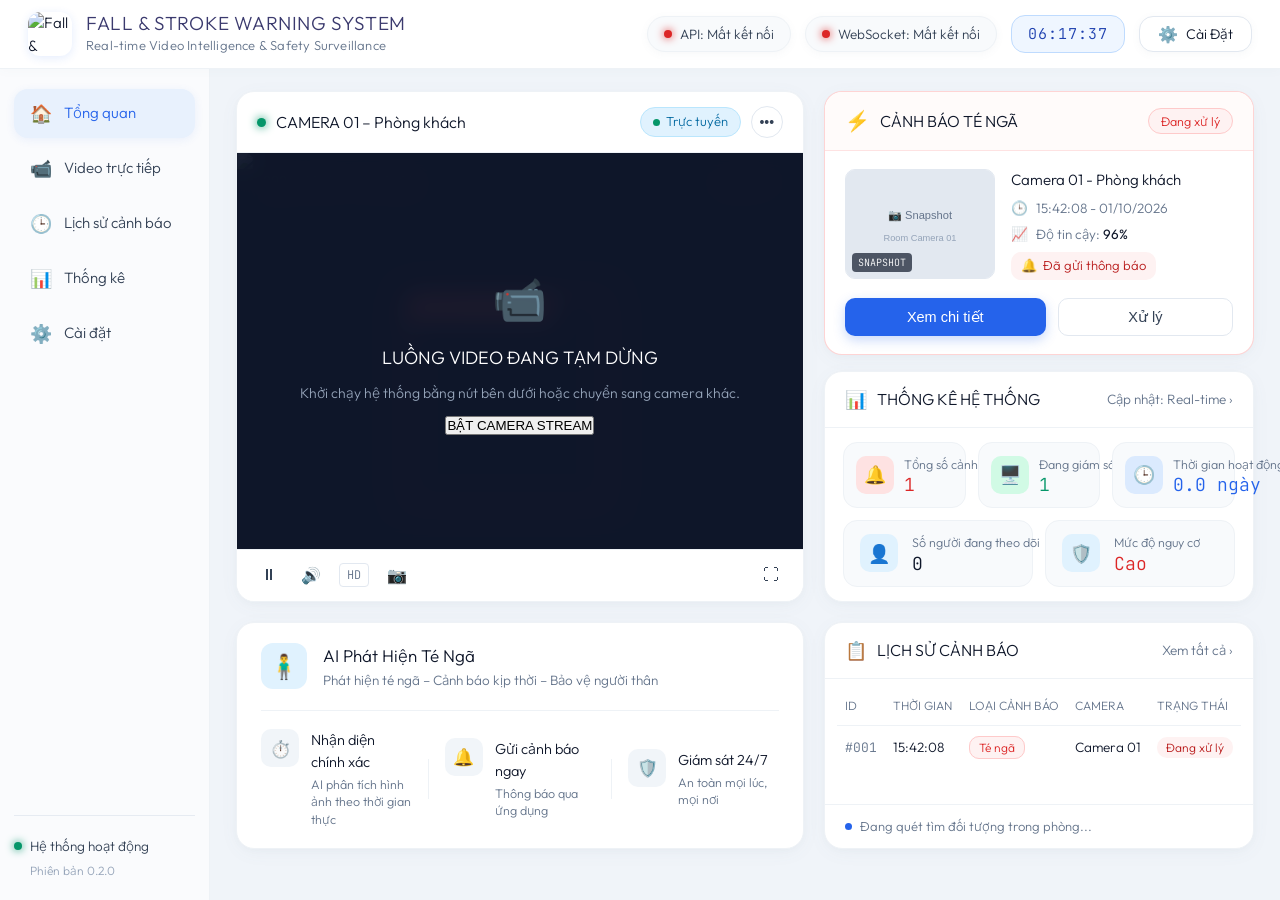
==== frontend/index.html @ c28c7fce "Keep anonymized fall clips for 7 days; remote camera setup in the UI Alert snapshots and fall clips " ====
<!DOCTYPE html>
<html lang="vi">

<head>
  <meta charset="UTF-8">
  <meta name="viewport" content="width=device-width, initial-scale=1.0">
  <title>Fall & Stroke Warning System — Hệ Thống Giám Sát & Cảnh Báo An Toàn</title>
  <meta name="description" content="Hệ thống camera giám sát và cảnh báo té ngã, dấu hiệu đột quỵ thời gian thực">
  
  <!-- Google Fonts: Light & Thin Weights (Outfit & Inter 200/300/400) -->
  <link rel="preconnect" href="https://fonts.googleapis.com">
  <link rel="preconnect" href="https://fonts.gstatic.com" crossorigin>
  <link
    href="https://fonts.googleapis.com/css2?family=Inter:wght@200;300;400&family=JetBrains+Mono:wght@300;400&family=Outfit:wght@200;300;400&display=swap"
    rel="stylesheet">
  <link rel="icon" type="image/png" href="icon.png">
  <link rel="shortcut icon" href="favicon.ico">
  <link rel="apple-touch-icon" href="apple-touch-icon.png">
  <link rel="stylesheet" href="styles.css?v=20261001_aligned_grid">
</head>

<body>
  <div class="app-container">
    <!-- Top Navigation Header -->
    <header class="app-header">
      <div class="header-brand">
        <img src="logo.png" alt="Fall & Stroke Warning System Logo" class="brand-app-logo">
        <div class="brand-title">
          <h1>FALL & STROKE WARNING SYSTEM</h1>
          <span class="brand-subtitle">Real-time Video Intelligence & Safety Surveillance</span>
        </div>
      </div>

      <!-- Header Status Badges & Controls -->
      <div class="header-status">
        <div class="status-badge" id="backend-status-badge">
          <span class="badge-dot dot-online" id="backend-status-dot"></span>
          <span class="badge-text" id="backend-status-text">API: Kết nối</span>
        </div>

        <div class="status-badge" id="ws-status-badge">
          <span class="badge-dot dot-online" id="ws-status-dot"></span>
          <span class="badge-text" id="ws-status-text">WebSocket: Kết nối</span>
        </div>

        <div class="digital-clock" id="digital-clock">15:42:08</div>

        <!-- Settings Button -->
        <button class="btn-settings-gear" id="btn-open-settings" title="Cài đặt hệ thống">
          <span class="gear-icon">⚙️</span>
          <span class="gear-label">Cài Đặt</span>
        </button>
      </div>
    </header>

    <!-- Emergency Flash Bar (Chớp sáng khi có nguy hiểm) -->
    <div class="emergency-alert-bar" id="emergency-alert-bar" style="display: none;">
      <div class="alert-bar-content">
        <div class="alert-bar-icon">🚨</div>
        <div class="alert-bar-msg">
          <h3 id="alert-bar-title">PHÁT HIỆN HÀNH VI BẤT THƯỜNG / NGUY CƠ TÉ NGÃ!</h3>
          <p id="alert-bar-desc">Possible medical emergency / abnormal behavior detected. Please check the person.</p>
        </div>
        <div class="alert-bar-action">
          <button id="btn-dismiss-alert" class="btn-dismiss">ĐÃ XÁC NHẬN (DISMISS)</button>
        </div>
      </div>
    </div>

    <!-- App Body: Sidebar + Main Content Grid -->
    <div class="app-body-wrapper">
      <!-- Left Sidebar (Thanh điều hướng gọn nhẹ dọc) -->
      <aside class="app-sidebar">
        <nav class="sidebar-nav">
          <a href="#overview" class="sidebar-link active" title="Tổng quan hệ thống">
            <span class="sidebar-icon">🏠</span>
            <span class="sidebar-label">Tổng quan</span>
          </a>
          <a href="#live" class="sidebar-link" id="link-live-stream" title="Xem video trực tiếp">
            <span class="sidebar-icon">📹</span>
            <span class="sidebar-label">Video trực tiếp</span>
          </a>
          <a href="#alerts" class="sidebar-link" id="link-alerts-history" title="Xem lịch sử cảnh báo">
            <span class="sidebar-icon">🕒</span>
            <span class="sidebar-label">Lịch sử cảnh báo</span>
          </a>
          <a href="#stats" class="sidebar-link" id="link-stats" title="Xem thống kê hệ thống">
            <span class="sidebar-icon">📊</span>
            <span class="sidebar-label">Thống kê</span>
          </a>
          <a href="#settings" class="sidebar-link" id="sidebar-btn-settings" title="Mở bảng cài đặt">
            <span class="sidebar-icon">⚙️</span>
            <span class="sidebar-label">Cài đặt</span>
          </a>
        </nav>

        <div class="sidebar-footer">
          <div class="status-active-pill">
            <span class="status-dot-pulse"></span>
            <span>Hệ thống hoạt động</span>
          </div>
          <span class="version-tag">Phiên bản 0.2.0</span>
        </div>
      </aside>

      <!-- Main Content Workspace: Lưới 2 Hàng Căn Chỉnh Khớp Tuyệt Đối -->
      <main class="dashboard-main-area">
        <div class="dashboard-grid-layout">
          
          <!-- ==========================================
               HÀNG 1 - BÊN TRÁI: CAMERA GIÁM SÁT
               ========================================== -->
          <div class="card camera-feed-card" id="video-card">
            <div class="card-header">
              <div class="card-title">
                <span class="camera-live-dot"></span>
                <h2 id="camera-room-name">CAMERA 01 – Phòng khách</h2>
              </div>
              <div class="card-header-actions">
                <span class="badge-online-pill" id="cam-active-status-pill">
                  <span class="pill-green-dot"></span>
                  <span id="cam-active-name-txt">Trực tuyến</span>
                </span>
                
                <!-- Menu 3 chấm đổi nguồn Camera -->
                <div class="cam-menu-wrapper" id="cam-menu-wrapper">
                  <button type="button" class="btn-bubble-dots" id="btn-cam-menu-toggle" title="Tùy chọn Camera & Thiết bị">
                    •••
                  </button>
                  <div class="bubble-popover-menu" id="cam-popover-menu">
                    <div class="popover-arrow"></div>
                    <div class="popover-section-label">THAO TÁC NHANH</div>
                    <div class="popover-quick-actions">
                      <button type="button" class="popover-item-btn" id="btn-snapshot" title="Chụp ảnh snapshot">
                        <span class="popover-item-icon">📷</span>
                        <span class="popover-item-text">Chụp ảnh snapshot</span>
                      </button>
                      <button type="button" class="popover-item-btn" id="btn-fullscreen" title="Toàn màn hình">
                        <span class="popover-item-icon">⛶</span>
                        <span class="popover-item-text">Toàn màn hình</span>
                      </button>
                      <button type="button" class="popover-item-btn" id="btn-camera-toggle-menu" title="Bật/Dừng stream">
                        <span class="popover-item-icon" id="btn-cam-toggle-icon">⏹️</span>
                        <span class="popover-item-text" id="btn-cam-toggle-txt">DỪNG STREAM</span>
                      </button>
                      <button type="button" class="popover-item-btn" id="btn-refresh-stream" title="Tải lại luồng">
                        <span class="popover-item-icon">🔄</span>
                        <span class="popover-item-text">Tải lại luồng</span>
                      </button>
                    </div>

                    <div class="popover-divider"></div>
                    <div class="popover-section-label">CẤU HÌNH NGUỒN CAMERA</div>
                    <div class="camera-form-grid">
                      <div class="cam-field-group">
                        <label for="camera-type-select" class="cam-field-label">Loại Nguồn:</label>
                        <select id="camera-type-select" class="cam-select">
                          <option value="webcam">📷 Webcam Tích hợp / USB</option>
                          <option value="rtsp">🌐 Camera IP / Camera ở xa (RTSP, HTTP, RTMP)</option>
                          <option value="video">🎬 Tệp Video Kiểm Thử (MP4)</option>
                        </select>
                      </div>

                      <div class="cam-field-group" id="group-webcam-device">
                        <label for="webcam-device-select" class="cam-field-label">Chọn Webcam:</label>
                        <div class="cam-input-action-row">
                          <select id="webcam-device-select" class="cam-select">
                            <option value="0">Webcam 0 (Mặc định)</option>
                          </select>
                          <button type="button" class="btn-cam-action" id="btn-scan-webcams">Quét</button>
                        </div>
                      </div>

                      <div class="cam-field-group" id="group-rtsp-preset" style="display: none;">
                        <label for="rtsp-preset-select" class="cam-field-label">Hãng Camera:</label>
                        <select id="rtsp-preset-select" class="cam-select">
                          <option value="custom">Tùy chỉnh (Nhập link)</option>
                          <option value="hikvision">Hikvision</option>
                          <option value="dahua">Dahua / Imou</option>
                          <option value="yoosee">Yoosee</option>
                          <option value="tapo">TP-Link Tapo</option>
                          <option value="ezviz">EZVIZ</option>
                          <option value="ddns">Camera ở xa qua tên miền DDNS</option>
                          <option value="vpn">Camera ở xa qua VPN (Tailscale/ZeroTier)</option>
                          <option value="http_mjpeg">Điện thoại / HTTP MJPEG (IP Webcam)</option>
                        </select>
                      </div>

                      <div class="cam-field-group" id="group-video-preset" style="display: none;">
                        <label for="video-preset-select" class="cam-field-label">Tệp Video Mẫu:</label>
                        <select id="video-preset-select" class="cam-select">
                          <option value="data/videos/sample_adl_fall.mp4">sample_adl_fall.mp4</option>
                          <option value="synthetic">Synthetic Stream</option>
                          <option value="custom">Nhập file MP4...</option>
                        </select>
                      </div>
                    </div>

                    <div class="cam-full-row" id="group-rtsp-url-row" style="display: none;">
                      <label for="rtsp-url-input" class="cam-field-label">Đường dẫn camera (rtsp://, http://, rtmp://):</label>
                      <div class="cam-input-action-row">
                        <input type="text" id="rtsp-url-input" class="cam-input" placeholder="rtsp://192.168.1.100:554/stream1 hoặc rtsp://tenmien.ddns.net:554/stream1" spellcheck="false">
                        <button type="button" class="btn-cam-action" id="btn-test-rtsp">Kiểm tra</button>
                      </div>
                      <div class="cam-input-action-row">
                        <input type="text" id="rtsp-username-input" class="cam-input" placeholder="Tài khoản (tùy chọn)" autocomplete="off" spellcheck="false">
                        <input type="password" id="rtsp-password-input" class="cam-input" placeholder="Mật khẩu (tùy chọn)" autocomplete="new-password">
                      </div>
                      <div class="cam-field-hint">Nhập tài khoản/mật khẩu riêng nếu mật khẩu có ký tự đặc biệt (@ : # /). Camera ở xa: dùng tên miền DDNS + mở cổng trên router, hoặc an toàn hơn là VPN (Tailscale/ZeroTier). Hệ thống tự kết nối lại khi mạng chập chờn.</div>
                    </div>

                    <div class="cam-full-row" id="group-video-custom-row" style="display: none;">
                      <label for="custom-video-path-input" class="cam-field-label">Đường dẫn video MP4 cục bộ:</label>
                      <input type="text" id="custom-video-path-input" class="cam-input" placeholder="data/videos/your_test.mp4" spellcheck="false">
                    </div>

                    <div class="cam-buttons-row">
                      <button type="button" class="btn-cam-primary" id="btn-apply-camera">
                        <span class="btn-spinner" id="cam-spinner" style="display: none;">⏳</span>
                        <span id="btn-apply-txt">ÁP DỤNG CAMERA</span>
                      </button>
                      <button type="button" class="btn-cam-secondary" id="btn-save-camera-default">LƯU MẶC ĐỊNH</button>
                    </div>
                    <div class="cam-toast-feedback" id="cam-toast-feedback" style="display: none;"></div>
                  </div>
                </div>
              </div>
            </div>

            <!-- Vùng hiển thị Video Feed -->
            <div class="video-container" id="video-container">
              <img id="live-video-stream" src="/stream/mjpeg" alt="Live AI Camera Stream"
                onerror="this.onerror=null; this.src=''; window.handleStreamError();">
              
              <!-- Overlay Timestamp góc trên bên trái -->
              <div class="video-overlay-ts" id="video-overlay-ts">2026-10-01 15:42:08</div>

              <!-- Overlay Camera Tag góc trên bên phải -->
              <div class="video-overlay-camtag" id="video-overlay-camtag">Camera 01</div>

              <!-- Bounding Box mô phỏng nhận diện ngã (hiện khi có sự cố) -->
              <div class="video-fall-box-demo" id="video-fall-box-demo">
                <div class="fall-box-tag">FALL DETECTED 96%</div>
              </div>

              <!-- Floating Fall Badge -->
              <div class="video-fall-badge" id="video-fall-badge" style="display: none;">
                <span class="badge-icon">🚨</span>
                <span id="video-fall-text">CẢNH BÁO: PHÁT HIỆN NGƯỜI VẤP TÉ!</span>
              </div>

              <!-- Stream Offline Overlay Placeholder -->
              <div class="stream-offline-overlay" id="stream-offline-overlay">
                <div class="offline-box">
                  <div class="offline-icon">📹</div>
                  <h3>LUỒNG VIDEO ĐANG TẠM DỪNG</h3>
                  <p>Khởi chạy hệ thống bằng nút bên dưới hoặc chuyển sang camera khác.</p>
                  <button class="btn-primary" id="btn-start-camera-overlay">BẬT CAMERA STREAM</button>
                </div>
              </div>
            </div>

            <!-- Thanh điều khiển Video Player phía dưới (Video Controls Bar) -->
            <div class="video-controls-bar">
              <div class="controls-left">
                <button type="button" class="btn-player-icon" id="btn-camera-toggle" title="Tạm dừng / Tiếp tục phát stream">
                  <span id="player-toggle-icon">⏸</span>
                </button>
                <button type="button" class="btn-player-icon" id="btn-sound-toggle" title="Bật / Tắt âm thanh cảnh báo">
                  <span id="sound-icon-indicator">🔊</span>
                </button>
                <span class="badge-quality-hd">HD</span>
                <button type="button" class="btn-player-icon" id="btn-quick-snapshot" title="Chụp ảnh nhanh màn hình">
                  📷
                </button>
              </div>
              <div class="controls-right">
                <button type="button" class="btn-player-icon" id="btn-quick-fullscreen" title="Phóng to toàn màn hình">
                  ⛶
                </button>
              </div>
            </div>
          </div>

          <!-- ==========================================
               HÀNG 1 - BÊN PHẢI: CẢNH BÁO TÉ NGÃ + THỐNG KÊ (XẾP CHỒNG GỌN GÀNG)
               ========================================== -->
          <div class="grid-col-right-top">
            
            <!-- 1. Card CẢNH BÁO TÉ NGÃ (Sự cố khẩn cấp) -->
            <div class="card incident-alert-card" id="incident-alert-card">
              <div class="card-header incident-header">
                <div class="card-title">
                  <span class="incident-flash-icon">⚡</span>
                  <h2>CẢNH BÁO TÉ NGÃ</h2>
                </div>
                <span class="badge-incident-status" id="incident-status-tag">Đang xử lý</span>
              </div>

              <div class="incident-body">
                <!-- Cột trái: Ảnh snapshot sự cố -->
                <div class="incident-snapshot-wrap">
                  <img src="data:image/svg+xml;utf8,<svg xmlns='http://www.w3.org/2000/svg' width='160' height='120' viewBox='0 0 160 120'><rect width='160' height='120' fill='%23e2e8f0'/><text x='50%25' y='45%25' font-family='sans-serif' font-size='12' fill='%2364748b' text-anchor='middle'>📷 Snapshot</text><text x='50%25' y='65%25' font-family='sans-serif' font-size='10' fill='%2394a3b8' text-anchor='middle'>Room Camera 01</text></svg>"
                    alt="Incident Snapshot" class="incident-thumb-img" id="incident-snapshot-img">
                  <span class="snapshot-tag">SNAPSHOT</span>
                </div>

                <!-- Cột phải: Thông tin chi tiết sự cố -->
                <div class="incident-info-wrap">
                  <h4 class="incident-camera-title" id="incident-cam-title">Camera 01 - Phòng khách</h4>
                  <div class="incident-meta-row">
                    <span class="meta-icon">🕒</span>
                    <span id="incident-timestamp-txt">15:42:08 - 01/10/2026</span>
                  </div>
                  <div class="incident-meta-row">
                    <span class="meta-icon">📈</span>
                    <span>Độ tin cậy: <strong id="incident-confidence-txt">96%</strong></span>
                  </div>
                  <div class="incident-notified-badge">
                    <span>🔔</span>
                    <span>Đã gửi thông báo</span>
                  </div>
                </div>
              </div>

              <div class="incident-actions-row">
                <button type="button" class="btn-action-primary" id="btn-view-incident-detail">Xem chi tiết</button>
                <button type="button" class="btn-action-secondary" id="btn-process-incident">Xử lý</button>
              </div>
            </div>

            <!-- 2. Card THỐNG KÊ HỆ THỐNG -->
            <div class="card system-stats-card" id="system-stats-card">
              <div class="card-header">
                <div class="card-title">
                  <span class="card-title-icon">📊</span>
                  <h2>THỐNG KÊ HỆ THỐNG</h2>
                </div>
                <span class="header-link-text">Cập nhật: Real-time ›</span>
              </div>

              <div class="stats-grid-container">
                <!-- Hàng 1: 3 ô nhỏ -->
                <div class="stat-mini-box">
                  <div class="stat-box-icon icon-bg-red">🔔</div>
                  <div class="stat-box-info">
                    <span class="stat-label">Tổng số cảnh báo</span>
                    <span class="stat-value text-red" id="stat-total-alerts-count">1</span>
                  </div>
                </div>

                <div class="stat-mini-box">
                  <div class="stat-box-icon icon-bg-green">🖥️</div>
                  <div class="stat-box-info">
                    <span class="stat-label">Đang giám sát</span>
                    <span class="stat-value text-green" id="stat-cameras-online">1</span>
                  </div>
                </div>

                <div class="stat-mini-box">
                  <div class="stat-box-icon icon-bg-blue">🕒</div>
                  <div class="stat-box-info">
                    <span class="stat-label">Thời gian hoạt động</span>
                    <span class="stat-value text-blue" id="stat-uptime-days">0.0 ngày</span>
                  </div>
                </div>

                <!-- Hàng 2: 2 ô rộng -->
                <div class="stat-wide-box">
                  <div class="stat-box-icon icon-bg-softblue">👤</div>
                  <div class="stat-box-info">
                    <span class="stat-label">Số người đang theo dõi</span>
                    <span class="stat-value" id="kpi-tracks">0</span>
                  </div>
                </div>

                <div class="stat-wide-box">
                  <div class="stat-box-icon icon-bg-softblue">🛡️</div>
                  <div class="stat-box-info">
                    <span class="stat-label">Mức độ nguy cơ</span>
                    <span class="stat-value text-red" id="kpi-risk-state">Cao</span>
                  </div>
                </div>
              </div>

              <!-- Các KPI phần tử ẩn để app.js binding mà không gây lỗi -->
              <div style="display: none;">
                <span id="kpi-fps">0.0</span>
                <span id="kpi-risk">0.00</span>
                <div id="kpi-risk-meter" style="width: 5%;"></div>
                <span id="telem-cpu">0%</span>
                <span id="telem-ram">0 GB</span>
                <span id="telem-gpu">N/A</span>
                <span id="alerts-count-badge">0 sự kiện ›</span>
              </div>
            </div>
          </div>

          <!-- ==========================================
               HÀNG 2 - BÊN TRÁI: KHỐI AI PHÁT HIỆN TÉ NGÃ
               (CÙNG HÀNG & KHỚP TUYỆT ĐỐI VỚI LỊCH SỬ CẢNH BÁO BÊN PHẢI)
               ========================================== -->
          <div class="card ai-safety-card" id="ai-safety-card">
            <div class="safety-card-header">
              <div class="safety-icon-wrapper">
                <span class="safety-header-icon">🧍‍♂️</span>
              </div>
              <div class="safety-header-text">
                <h3>AI Phát Hiện Té Ngã</h3>
                <p>Phát hiện té ngã – Cảnh báo kịp thời – Bảo vệ người thân</p>
              </div>
            </div>

            <div class="safety-features-row">
              <div class="safety-feature-col">
                <div class="feature-col-icon">⏱️</div>
                <div class="feature-col-text">
                  <h4>Nhận diện chính xác</h4>
                  <p>AI phân tích hình ảnh theo thời gian thực</p>
                </div>
              </div>

              <div class="safety-feature-divider"></div>

              <div class="safety-feature-col">
                <div class="feature-col-icon">🔔</div>
                <div class="feature-col-text">
                  <h4>Gửi cảnh báo ngay</h4>
                  <p>Thông báo qua ứng dụng</p>
                </div>
              </div>

              <div class="safety-feature-divider"></div>

              <div class="safety-feature-col">
                <div class="feature-col-icon">🛡️</div>
                <div class="feature-col-text">
                  <h4>Giám sát 24/7</h4>
                  <p>An toàn mọi lúc, mọi nơi</p>
                </div>
              </div>
            </div>
          </div>

          <!-- ==========================================
               HÀNG 2 - BÊN PHẢI: LỊCH SỬ CẢNH BÁO
               (CÙNG HÀNG & KHỚP TUYỆT ĐỐI VỚI AI PHÁT HIỆN TÉ NGÃ BÊN TRÁI)
               ========================================== -->
          <div class="card alerts-history-card" id="alerts-history-card">
            <div class="card-header">
              <div class="card-title">
                <span class="card-title-icon">📋</span>
                <h2>LỊCH SỬ CẢNH BÁO</h2>
              </div>
              <a href="#alerts" class="header-link-text" id="btn-history-view-all">Xem tất cả ›</a>
            </div>

            <div class="history-table-container">
              <table class="history-table">
                <thead>
                  <tr>
                    <th style="width: 14%;">ID</th>
                    <th style="width: 22%;">THỜI GIAN</th>
                    <th style="width: 22%;">LOẠI CẢNH BÁO</th>
                    <th style="width: 22%;">CAMERA</th>
                    <th style="width: 20%;">TRẠNG THÁI</th>
                  </tr>
                </thead>
                <tbody id="alerts-table-body">
                  <!-- Dòng sự cố mẫu ban đầu hiển thị theo đúng ảnh -->
                  <tr class="alert-row-highlight">
                    <td><span class="id-tag">#001</span></td>
                    <td>15:42:08</td>
                    <td><span class="badge-type-danger">Té ngã</span></td>
                    <td>Camera 01</td>
                    <td><span class="badge-state-pending">Đang xử lý</span></td>
                  </tr>
                </tbody>
              </table>
            </div>

            <!-- Feed container cho app.js chèn cảnh báo động -->
            <div class="alerts-feed-hidden" id="alerts-feed" style="display: none;"></div>
            
            <div class="history-footer-status">
              <span class="footer-dot-pulse"></span>
              <span id="empty-alerts-placeholder">Đang quét tìm đối tượng trong phòng...</span>
            </div>
          </div>

        </div>
      </main>
    </div>
  </div>

  <!-- Audio Chime for Fall & Abnormal Alerts -->
  <audio id="alert-sound" preload="auto">
    <source
      src="[data-uri]"
      type="audio/wav">
  </audio>

  <!-- Modern Settings Modal (1-Click Dialog) -->
  <div class="settings-modal-overlay" id="settings-modal-overlay" style="display: none;">
    <div class="settings-modal-card" id="settings-modal-card">
      <div class="settings-modal-header">
        <div class="modal-title-wrap">
          <span class="modal-icon">⚙️</span>
          <h2>CÀI ĐẶT HỆ THỐNG</h2>
        </div>
        <button class="btn-close-modal" id="btn-close-settings" title="Đóng cài đặt">✕</button>
      </div>

      <div class="settings-modal-body">
        <!-- Mục 1: Khởi động cùng Windows -->
        <div class="settings-group">
          <div class="settings-group-header">
            <div class="settings-group-info">
              <div class="settings-item-title">
                <span>🚀 Tự động chạy nền khi mở máy tính</span>
                <span class="badge-status-pill pill-off" id="autostart-status-pill">Đang tắt</span>
              </div>
              <p class="settings-item-desc">
                Khi bật, AI sẽ tự động khởi động ngầm bảo vệ 24/7 mỗi khi máy tính bật lên mà không làm hiện cửa sổ đen.
              </p>
            </div>
            <label class="switch">
              <input type="checkbox" id="toggle-autostart">
              <span class="slider round"></span>
            </label>
          </div>
          <div class="settings-feedback" id="autostart-feedback" style="display: none;"></div>
        </div>

        <!-- Mục 2: Quyền & Chẩn đoán Camera -->
        <div class="settings-group">
          <div class="settings-item-title">
            <span>🎥 Quyền truy cập & Chẩn đoán Camera</span>
          </div>
          <p class="settings-item-desc">
            Kiểm tra khả năng mở thiết bị camera hoặc mở Cài đặt Quyền Camera của Windows nếu bị chặn.
          </p>
          <div class="settings-actions-row">
            <button class="btn-modal-action" id="btn-check-camera">
              <span>🔍</span> Kiểm tra Camera
            </button>
            <button class="btn-modal-action btn-outline" id="btn-open-win-camera-settings">
              <span>🔓</span> Mở Cài đặt Quyền Camera Windows
            </button>
          </div>
          <div class="settings-feedback" id="camera-check-feedback" style="display: none;"></div>
        </div>

        <!-- Mục 3: Chế độ làm mờ khuôn mặt -->
        <div class="settings-group">
          <div class="settings-group-header">
            <div class="settings-group-info">
              <div class="settings-item-title">
                <span>🔒 Bảo vệ quyền riêng tư (Làm mờ mặt)</span>
              </div>
              <p class="settings-item-desc">
                Tự động làm mờ khuôn mặt trong khung hình camera để bảo mật hình ảnh người thân.
              </p>
            </div>
            <label class="switch">
              <input type="checkbox" id="toggle-face-blur">
              <span class="slider round"></span>
            </label>
          </div>
        </div>

        <!-- Mục 4: Thông báo Telegram -->
        <div class="settings-group" id="telegram-settings-group">
          <div class="settings-group-header">
            <div class="settings-group-info">
              <div class="settings-item-title">
                <span>📱 Thông báo qua Telegram</span>
                <span class="badge-status-pill pill-off" id="telegram-status-pill">Chưa cài đặt</span>
              </div>
              <p class="settings-item-desc">
                Gửi cảnh báo kèm ảnh tới điện thoại người nhà ngay khi phát hiện bất thường, không cần mở trang web này.
              </p>
            </div>
            <label class="switch" title="Bật/tắt gửi cảnh báo Telegram">
              <input type="checkbox" id="toggle-telegram">
              <span class="slider round"></span>
            </label>
          </div>

          <ol class="telegram-steps">
            <li>Mở Telegram, tìm <strong>@BotFather</strong>, gửi lệnh <code>/newbot</code> và đặt tên cho bot.</li>
            <li>Sao chép <strong>Bot Token</strong> mà BotFather gửi về và dán vào ô dưới.</li>
            <li>Mở bot vừa tạo, bấm <strong>Start</strong> (hoặc thêm bot vào nhóm gia đình rồi nhắn 1 tin), sau đó bấm <strong>Lấy Chat ID tự động</strong>.</li>
          </ol>

          <div class="telegram-field">
            <label for="telegram-token-input">Bot Token</label>
            <input type="password" id="telegram-token-input" class="cam-input" placeholder="123456789:AAH..." autocomplete="off" spellcheck="false">
          </div>
          <div class="telegram-field">
            <label for="telegram-chat-input">Chat ID</label>
            <div class="cam-input-action-row">
              <input type="text" id="telegram-chat-input" class="cam-input" placeholder="Ví dụ: 123456789" autocomplete="off" spellcheck="false">
              <button class="btn-modal-action btn-outline" id="btn-telegram-detect" type="button">
                <span>🔎</span> Lấy Chat ID tự động
              </button>
            </div>
            <select id="telegram-chat-select" class="cam-select" style="display: none;"></select>
          </div>

          <div class="settings-actions-row">
            <button class="btn-modal-action" id="btn-telegram-save" type="button">
              <span>💾</span> Lưu cài đặt
            </button>
            <button class="btn-modal-action btn-outline" id="btn-telegram-test" type="button">
              <span>📨</span> Gửi tin thử
            </button>
          </div>
          <div class="settings-feedback" id="telegram-feedback" style="display: none;"></div>
        </div>

        <!-- Mục 5: Điều khiển & Tắt hệ thống -->
        <div class="settings-group group-danger">
          <div class="settings-group-header">
            <div class="settings-group-info">
              <div class="settings-item-title text-danger">
                <span>🛑 Dừng hoạt động hệ thống</span>
              </div>
              <p class="settings-item-desc">
                Đóng an toàn tiến trình AI và máy chủ Web kể cả khi đang chạy ẩn dưới nền.
              </p>
            </div>
            <button class="btn-modal-danger" id="btn-modal-shutdown">
              TẮT HỆ THỐNG
            </button>
          </div>
        </div>

        <!-- Thông tin hệ thống -->
        <div class="settings-info-box">
          <div class="info-item"><span>Phiên bản:</span> <strong>Fall & Stroke Warning System v0.2.0</strong></div>
          <div class="info-item"><span>Địa chỉ Web:</span> <strong>http://localhost:8000</strong></div>
        </div>
      </div>
    </div>
  </div>

  <script src="app.js"></script>
</body>

</html>
---- frontend/styles.css ----
/* ==========================================================================
   FALL & STROKE WARNING SYSTEM — COMPACT LIGHT DASHBOARD THEME
   - Bố cục gọn nhẹ, trực quan, phân chia cột khoa học chuẩn mockup.
   - Tông màu sáng thanh lịch (Slate, Pure White, Royal Blue, Soft Emerald & Crimson).
   - Cỡ chữ to, rõ ràng, đọc tốt từ xa.
   - Chữ mỏng (Light/Thin 200/300), hoàn toàn không bôi đậm thô cứng.
   - Hiệu ứng chuyển động mượt mà, micro-interactions khi hover nút và thẻ.
   ========================================================================== */

:root {
  /* Clean, Radiant Palette */
  --bg-app: #f0f4f9;            /* Xám xanh ngọc nhạt êm dịu, bảo vệ mắt */
  --bg-card: #ffffff;
  --bg-sidebar: rgba(255, 255, 255, 0.7);
  --border-light: #eef2f6;
  --border-subtle: #e2e8f0;
  --border-focus: #3b82f6;

  /* Typography Colors */
  --text-dark: #0f172a;         /* Slate 900 */
  --text-secondary: #334155;    /* Slate 700 */
  --text-muted: #64748b;        /* Slate 500 */
  --text-light: #94a3b8;        /* Slate 400 */

  /* Accents */
  --accent-blue: #2563eb;       /* Royal Blue */
  --accent-blue-hover: #1d4ed8;
  --accent-blue-subtle: #eff6ff;
  --accent-cyan: #0284c7;

  /* Status Hues */
  --status-green: #059669;      /* Emerald 600 */
  --status-green-bg: #ecfdf5;
  --status-amber: #d97706;      /* Amber 600 */
  --status-amber-bg: #fffbeb;
  --status-red: #dc2626;        /* Crimson 600 */
  --status-red-bg: #fef2f2;
  --status-red-border: #fecaca;

  /* Radii & Shadows */
  --radius-xs: 8px;
  --radius-sm: 10px;
  --radius-md: 14px;
  --radius-lg: 18px;
  --radius-pill: 9999px;

  --shadow-sm: 0 2px 8px rgba(100, 116, 139, 0.05);
  --shadow-card: 0 4px 20px -2px rgba(100, 116, 139, 0.06), 0 2px 6px -1px rgba(100, 116, 139, 0.03);
  --shadow-hover: 0 14px 30px -4px rgba(100, 116, 139, 0.12), 0 4px 10px -2px rgba(100, 116, 139, 0.05);
  --shadow-popover: 0 20px 45px -8px rgba(15, 23, 42, 0.16), 0 0 0 1px rgba(0, 0, 0, 0.05);
}

/* ==========================================================================
   GLOBAL RESET & TYPOGRAPHY (CHỮ MỎNG, CỠ TO, KHÔNG BÔI ĐẬM)
   ========================================================================== */
*, *::before, *::after {
  margin: 0;
  padding: 0;
  box-sizing: border-box;
  -webkit-font-smoothing: antialiased;
  -moz-osx-font-smoothing: grayscale;
  text-rendering: optimizeLegibility;
}

html {
  font-size: 15px;
}

body {
  background-color: var(--bg-app);
  color: var(--text-dark);
  font-family: 'Outfit', 'Inter', -apple-system, BlinkMacSystemFont, 'Segoe UI', Roboto, sans-serif;
  font-weight: 300; /* Chữ mỏng toàn diện */
  line-height: 1.5;
  min-height: 100vh;
  overflow-x: hidden;
}

/* Triệt tiêu hoàn toàn bôi đậm trên mọi thẻ */
h1, h2, h3, h4, h5, h6,
b, strong, th,
.stat-value, .brand-title h1, .card-title h2,
.btn-action-primary, .btn-action-secondary, button {
  font-weight: 300 !important;
}

.app-container {
  display: flex;
  flex-direction: column;
  min-height: 100vh;
}

/* ==========================================================================
   1. TOP NAVIGATION HEADER
   ========================================================================== */
.app-header {
  display: flex;
  justify-content: space-between;
  align-items: center;
  padding: 12px 28px;
  background: #ffffff;
  border-bottom: 1px solid var(--border-light);
  box-shadow: 0 2px 10px rgba(100, 116, 139, 0.03);
  position: sticky;
  top: 0;
  z-index: 100;
}

.header-brand {
  display: flex;
  align-items: center;
  gap: 14px;
}

.brand-app-logo {
  width: 44px;
  height: 44px;
  border-radius: 12px;
  object-fit: contain;
  box-shadow: 0 2px 10px rgba(37, 99, 235, 0.12);
  transition: transform 0.3s cubic-bezier(0.34, 1.56, 0.64, 1);
}

.brand-app-logo:hover {
  transform: scale(1.08) rotate(-2deg);
}

.brand-title {
  display: flex;
  flex-direction: column;
}

.brand-title h1 {
  font-family: var(--font-heading);
  font-size: 19px;
  font-weight: 300 !important;
  color: #3b3a6e;
  letter-spacing: 0.6px;
  line-height: 1.25;
}

.brand-subtitle {
  font-size: 13px;
  color: var(--text-muted);
  font-weight: 300;
  letter-spacing: 0.2px;
}

.header-status {
  display: flex;
  align-items: center;
  gap: 14px;
}

.status-badge {
  display: flex;
  align-items: center;
  gap: 8px;
  padding: 7px 16px;
  background: #f8fafc;
  border: 1px solid var(--border-light);
  border-radius: var(--radius-pill);
  font-size: 13.5px;
  font-weight: 300;
  color: var(--text-secondary);
  box-shadow: var(--shadow-sm);
  transition: transform 0.2s ease, border-color 0.2s ease;
}

.status-badge:hover {
  transform: translateY(-1px);
  border-color: var(--border-subtle);
}

.badge-dot {
  width: 8px;
  height: 8px;
  border-radius: 50%;
}

.dot-online {
  background-color: var(--status-green);
  box-shadow: 0 0 8px var(--status-green);
}

.dot-offline {
  background-color: var(--status-red);
  box-shadow: 0 0 8px var(--status-red);
}

.digital-clock {
  font-family: 'JetBrains Mono', Consolas, monospace;
  font-size: 15px;
  font-weight: 300;
  color: #1e40af;
  padding: 7px 16px;
  background: #eff6ff;
  border: 1px solid #bfdbfe;
  border-radius: var(--radius-md);
  letter-spacing: 1px;
}

.btn-settings-gear {
  display: inline-flex;
  align-items: center;
  gap: 8px;
  background: #ffffff;
  border: 1px solid var(--border-subtle);
  color: var(--text-dark);
  font-family: inherit;
  font-size: 14px;
  font-weight: 300 !important;
  padding: 7px 18px;
  border-radius: var(--radius-md);
  cursor: pointer;
  box-shadow: var(--shadow-sm);
  transition: all 0.25s ease;
}

.btn-settings-gear:hover {
  background: #f8fafc;
  border-color: var(--accent-blue);
  color: var(--accent-blue);
  transform: translateY(-2px);
  box-shadow: 0 4px 14px rgba(37, 99, 235, 0.12);
}

.btn-settings-gear:hover .gear-icon {
  transform: rotate(90deg);
}

.gear-icon {
  font-size: 16px;
  transition: transform 0.4s ease;
}

/* Emergency Alert Bar */
.emergency-alert-bar {
  background: linear-gradient(90deg, #b91c1c, #dc2626, #b91c1c);
  color: #ffffff;
  padding: 12px 28px;
  box-shadow: 0 6px 20px rgba(220, 38, 38, 0.25);
  position: relative;
  z-index: 90;
}

.alert-bar-content {
  display: flex;
  align-items: center;
  justify-content: space-between;
  gap: 20px;
}

.alert-bar-icon {
  font-size: 28px;
  animation: shake 0.6s infinite alternate;
}

@keyframes shake {
  from { transform: scale(1); }
  to { transform: scale(1.18); }
}

.alert-bar-msg h3 {
  font-size: 16px;
  font-weight: 300 !important;
}

.alert-bar-msg p {
  font-size: 14px;
  opacity: 0.95;
}

.btn-dismiss {
  background: #ffffff;
  color: #dc2626;
  font-size: 13.5px;
  padding: 7px 18px;
  border: none;
  border-radius: var(--radius-sm);
  cursor: pointer;
  transition: all 0.2s ease;
}

.btn-dismiss:hover {
  background: #f8fafc;
  transform: translateY(-1px);
}

/* ==========================================================================
   2. APP BODY: SIDEBAR + MAIN WORKSPACE
   ========================================================================== */
.app-body-wrapper {
  display: flex;
  flex: 1;
}

/* Left Sidebar */
.app-sidebar {
  width: 210px;
  background: var(--bg-sidebar);
  border-right: 1px solid var(--border-light);
  padding: 20px 14px;
  display: flex;
  flex-direction: column;
  justify-content: space-between;
  flex-shrink: 0;
}

.sidebar-nav {
  display: flex;
  flex-direction: column;
  gap: 6px;
}

.sidebar-link {
  display: flex;
  align-items: center;
  gap: 12px;
  padding: 11px 16px;
  border-radius: var(--radius-md);
  text-decoration: none;
  color: var(--text-secondary);
  font-size: 15px;
  font-weight: 300;
  transition: all 0.2s cubic-bezier(0.16, 1, 0.3, 1);
}

.sidebar-link:hover {
  background: #ffffff;
  color: var(--accent-blue);
  transform: translateX(3px);
  box-shadow: 0 2px 8px rgba(100, 116, 139, 0.05);
}

.sidebar-link.active {
  background: #e8f1fd;
  color: var(--accent-blue);
  box-shadow: 0 2px 10px rgba(37, 99, 235, 0.08);
}

.sidebar-icon {
  font-size: 18px;
  width: 22px;
  display: flex;
  align-items: center;
  justify-content: center;
}

.sidebar-footer {
  padding-top: 20px;
  border-top: 1px solid rgba(226, 232, 240, 0.8);
  display: flex;
  flex-direction: column;
  gap: 6px;
}

.status-active-pill {
  display: inline-flex;
  align-items: center;
  gap: 8px;
  font-size: 13.5px;
  color: var(--text-secondary);
  font-weight: 300;
}

.status-dot-pulse {
  width: 8px;
  height: 8px;
  background-color: var(--status-green);
  border-radius: 50%;
  box-shadow: 0 0 8px var(--status-green);
  animation: pulseDot 2s infinite ease-in-out;
}

@keyframes pulseDot {
  0%, 100% { transform: scale(1); opacity: 1; }
  50% { transform: scale(1.3); opacity: 0.6; }
}

.version-tag {
  font-size: 12px;
  color: var(--text-light);
  padding-left: 16px;
}

/* Main Dashboard Area */
.dashboard-main-area {
  flex: 1;
  padding: 22px 26px;
  overflow-y: auto;
}

.dashboard-grid-layout {
  display: grid;
  grid-template-columns: 1.32fr 1fr;
  grid-template-rows: auto auto;
  gap: 20px;
  align-items: stretch;
}

/* Card General Styling */
.card {
  background: var(--bg-card);
  border: 1px solid var(--border-light);
  border-radius: var(--radius-lg);
  box-shadow: var(--shadow-card);
  overflow: visible;
  transition: transform 0.3s ease, box-shadow 0.3s ease, border-color 0.3s ease;
  margin-bottom: 0;
}

.dashboard-grid-layout .card {
  margin-bottom: 0;
}

/* Right Column Top Container (Hàng 1 Bên Phải: Xếp Chồng Incident + Stats) */
.grid-col-right-top {
  display: flex;
  flex-direction: column;
  gap: 16px;
  height: 100%;
}

.grid-col-right-top .card {
  margin-bottom: 0;
}

.card:last-child {
  margin-bottom: 0;
}

.card:hover {
  box-shadow: var(--shadow-hover);
  border-color: rgba(203, 213, 225, 0.9);
}

.card-header {
  display: flex;
  justify-content: space-between;
  align-items: center;
  padding: 14px 20px;
  border-bottom: 1px solid var(--border-light);
}

.card-title {
  display: flex;
  align-items: center;
  gap: 10px;
}

.card-title h2 {
  font-size: 16px;
  font-weight: 300 !important;
  color: var(--text-dark);
}

.card-title-icon {
  font-size: 18px;
}

.header-link-text {
  font-size: 13.5px;
  color: var(--text-muted);
  text-decoration: none;
  cursor: pointer;
  transition: color 0.2s ease;
}

.header-link-text:hover {
  color: var(--accent-blue);
}

/* ==========================================================================
   3. LEFT COLUMN: CAMERA MONITORING FEED & AI SAFETY CARD
   ========================================================================== */
.camera-feed-card {
  height: 100%;
  display: flex;
  flex-direction: column;
  overflow: visible;
  margin-bottom: 0;
}

.camera-live-dot {
  width: 9px;
  height: 9px;
  border-radius: 50%;
  background-color: var(--status-green);
  box-shadow: 0 0 10px var(--status-green);
  animation: pulseDot 2s infinite;
}

.card-header-actions {
  display: flex;
  align-items: center;
  gap: 10px;
  position: relative;
}

.badge-online-pill {
  display: inline-flex;
  align-items: center;
  gap: 6px;
  padding: 4px 12px;
  background: #e0f2fe;
  border: 1px solid #bae6fd;
  color: #0369a1;
  border-radius: var(--radius-pill);
  font-size: 13px;
  font-weight: 300;
}

.pill-green-dot {
  width: 7px;
  height: 7px;
  border-radius: 50%;
  background-color: var(--status-green);
}

.btn-bubble-dots {
  width: 32px;
  height: 32px;
  border-radius: 50%;
  background: #ffffff;
  border: 1px solid var(--border-subtle);
  color: var(--text-secondary);
  display: flex;
  align-items: center;
  justify-content: center;
  cursor: pointer;
  transition: all 0.2s ease;
  font-size: 14px;
  padding: 0;
}

.btn-bubble-dots:hover {
  background: #f8fafc;
  color: var(--accent-blue);
  transform: scale(1.08);
}

/* Video Display Container */
.video-container {
  position: relative;
  width: 100%;
  flex: 1;
  min-height: 280px;
  background: #0f172a;
  overflow: hidden;
  display: flex;
  align-items: center;
  justify-content: center;
}

#live-video-stream {
  width: 100%;
  height: 100%;
  object-fit: contain;
}

/* Overlays on Video */
.video-overlay-ts {
  position: absolute;
  top: 14px;
  left: 16px;
  background: rgba(0, 0, 0, 0.6);
  backdrop-filter: blur(8px);
  color: #f8fafc;
  font-family: 'JetBrains Mono', monospace;
  font-size: 13.5px;
  font-weight: 300;
  padding: 4px 10px;
  border-radius: var(--radius-xs);
  pointer-events: none;
}

.video-overlay-camtag {
  position: absolute;
  top: 14px;
  right: 16px;
  background: rgba(0, 0, 0, 0.6);
  backdrop-filter: blur(8px);
  color: #f8fafc;
  font-size: 13px;
  font-weight: 300;
  padding: 4px 10px;
  border-radius: var(--radius-xs);
  pointer-events: none;
}

/* Bounding Box Fall Demo */
.video-fall-box-demo {
  position: absolute;
  top: 36%;
  left: 30%;
  width: 200px;
  height: 210px;
  border: 2px solid #ef4444;
  border-radius: 8px;
  box-shadow: 0 0 16px rgba(239, 68, 68, 0.6), inset 0 0 10px rgba(239, 68, 68, 0.2);
  pointer-events: none;
  animation: boxPulse 1.6s infinite alternate;
}

@keyframes boxPulse {
  0% { border-color: #ef4444; }
  100% { border-color: #ff3333; box-shadow: 0 0 24px rgba(255, 51, 51, 0.9); }
}

.fall-box-tag {
  position: absolute;
  top: 0;
  left: 0;
  background: #ef4444;
  color: #ffffff;
  font-family: 'JetBrains Mono', monospace;
  font-size: 12px;
  font-weight: 300;
  padding: 3px 8px;
  border-radius: 6px 0 6px 0;
  letter-spacing: 0.5px;
}

.video-fall-badge {
  position: absolute;
  top: 16px;
  left: 50%;
  transform: translateX(-50%);
  background: rgba(220, 38, 38, 0.95);
  backdrop-filter: blur(10px);
  border: 1px solid #ffffff;
  color: #ffffff;
  padding: 8px 20px;
  border-radius: var(--radius-pill);
  font-size: 15px;
  font-weight: 300;
  display: flex;
  align-items: center;
  gap: 10px;
  box-shadow: 0 0 25px rgba(220, 38, 38, 0.8);
  z-index: 35;
}

.stream-offline-overlay {
  position: absolute;
  inset: 0;
  background: rgba(15, 23, 42, 0.94);
  backdrop-filter: blur(12px);
  display: flex;
  align-items: center;
  justify-content: center;
  z-index: 10;
  text-align: center;
  padding: 24px;
}

.offline-box {
  display: flex;
  flex-direction: column;
  align-items: center;
  gap: 12px;
  max-width: 440px;
}

.offline-icon {
  font-size: 44px;
  opacity: 0.8;
}

.offline-box h3 {
  font-size: 18px;
  font-weight: 300 !important;
  color: #ffffff;
}

.offline-box p {
  font-size: 14px;
  color: #94a3b8;
}

/* Video Controls Bar Below Feed */
.video-controls-bar {
  display: flex;
  justify-content: space-between;
  align-items: center;
  padding: 10px 18px;
  background: #ffffff;
  border-top: 1px solid var(--border-light);
  border-radius: 0 0 var(--radius-lg) var(--radius-lg);
  margin-top: auto;
}

.controls-left, .controls-right {
  display: flex;
  align-items: center;
  gap: 12px;
}

.btn-player-icon {
  background: transparent;
  border: none;
  font-size: 16px;
  color: var(--text-secondary);
  cursor: pointer;
  padding: 6px;
  border-radius: 6px;
  transition: all 0.2s ease;
  display: flex;
  align-items: center;
  justify-content: center;
}

.btn-player-icon:hover {
  color: var(--accent-blue);
  background: #f1f5f9;
  transform: scale(1.12);
}

.badge-quality-hd {
  font-family: 'JetBrains Mono', monospace;
  font-size: 12px;
  font-weight: 300;
  color: var(--text-muted);
  border: 1px solid var(--border-subtle);
  padding: 2px 7px;
  border-radius: 4px;
}

/* 2. Card AI Phát Hiện Té Ngã (Khối tính năng an toàn dưới camera) */
.ai-safety-card {
  height: 100%;
  display: flex;
  flex-direction: column;
  justify-content: space-between;
  margin-bottom: 0;
  padding: 20px 24px;
}

.safety-card-header {
  display: flex;
  align-items: center;
  gap: 16px;
  margin-bottom: 20px;
}

.safety-icon-wrapper {
  width: 46px;
  height: 46px;
  border-radius: 12px;
  background: #e0f2fe;
  display: flex;
  align-items: center;
  justify-content: center;
}

.safety-header-icon {
  font-size: 24px;
}

.safety-header-text h3 {
  font-size: 17px;
  font-weight: 300 !important;
  color: var(--text-dark);
  margin-bottom: 2px;
}

.safety-header-text p {
  font-size: 13.5px;
  color: var(--text-muted);
  font-weight: 300;
}

.safety-features-row {
  display: flex;
  align-items: center;
  justify-content: space-between;
  border-top: 1px solid var(--border-light);
  padding-top: 18px;
}

.safety-feature-col {
  flex: 1;
  display: flex;
  align-items: flex-start;
  gap: 12px;
}

.feature-col-icon {
  width: 38px;
  height: 38px;
  border-radius: 10px;
  background: #f1f5f9;
  display: flex;
  align-items: center;
  justify-content: center;
  font-size: 17px;
  flex-shrink: 0;
}

.feature-col-text h4 {
  font-size: 14.5px;
  font-weight: 300 !important;
  color: var(--text-dark);
  margin-bottom: 3px;
}

.feature-col-text p {
  font-size: 12.5px;
  color: var(--text-muted);
  line-height: 1.4;
  font-weight: 300;
}

.safety-feature-divider {
  width: 1px;
  height: 40px;
  background: var(--border-light);
  margin: 0 16px;
}

/* ==========================================================================
   4. RIGHT COLUMN: INCIDENT ALERT CARD + STATS + ALERTS HISTORY
   ========================================================================== */

/* 1. Incident Alert Card (Card CẢNH BÁO TÉ NGÃ) */
.incident-alert-card {
  flex-shrink: 0;
  border: 1px solid rgba(254, 202, 202, 0.8);
  margin-bottom: 0;
}

.incident-header {
  border-bottom: 1px solid #fee2e2;
  background: #fffbfa;
  border-radius: var(--radius-lg) var(--radius-lg) 0 0;
}

.incident-flash-icon {
  font-size: 20px;
  color: var(--status-red);
}

.badge-incident-status {
  background: var(--status-red-bg);
  border: 1px solid var(--status-red-border);
  color: var(--status-red);
  padding: 3px 12px;
  border-radius: var(--radius-pill);
  font-size: 12.5px;
  font-weight: 300;
}

.incident-body {
  display: flex;
  gap: 16px;
  padding: 18px 20px;
}

.incident-snapshot-wrap {
  width: 150px;
  height: 110px;
  position: relative;
  border-radius: var(--radius-sm);
  overflow: hidden;
  border: 1px solid var(--border-subtle);
  flex-shrink: 0;
  background: #f1f5f9;
}

.incident-thumb-img {
  width: 100%;
  height: 100%;
  object-fit: cover;
}

.snapshot-tag {
  position: absolute;
  bottom: 6px;
  left: 6px;
  background: rgba(15, 23, 42, 0.7);
  color: #ffffff;
  font-size: 10px;
  font-family: 'JetBrains Mono', monospace;
  padding: 2px 6px;
  border-radius: 4px;
}

.incident-info-wrap {
  display: flex;
  flex-direction: column;
  justify-content: center;
  gap: 6px;
}

.incident-camera-title {
  font-size: 15px;
  font-weight: 300 !important;
  color: var(--text-dark);
}

.incident-meta-row {
  display: flex;
  align-items: center;
  gap: 8px;
  font-size: 13.5px;
  color: var(--text-muted);
}

.incident-meta-row strong {
  color: var(--text-dark);
  font-weight: 400 !important;
}

.incident-notified-badge {
  display: inline-flex;
  align-items: center;
  gap: 6px;
  background: #fef2f2;
  color: #b91c1c;
  padding: 4px 10px;
  border-radius: var(--radius-sm);
  font-size: 13px;
  width: fit-content;
  margin-top: 2px;
}

.incident-actions-row {
  display: flex;
  gap: 12px;
  padding: 0 20px 18px;
}

.btn-action-primary {
  flex: 1.2;
  background: var(--accent-blue);
  color: #ffffff;
  border: none;
  padding: 10px 18px;
  border-radius: var(--radius-sm);
  font-size: 14.5px;
  font-weight: 300 !important;
  cursor: pointer;
  transition: all 0.25s cubic-bezier(0.16, 1, 0.3, 1);
  box-shadow: 0 4px 12px rgba(37, 99, 235, 0.25);
}

.btn-action-primary:hover {
  background: var(--accent-blue-hover);
  transform: translateY(-2px);
  box-shadow: 0 6px 16px rgba(37, 99, 235, 0.35);
}

.btn-action-secondary {
  flex: 1;
  background: #ffffff;
  color: var(--text-secondary);
  border: 1px solid var(--border-subtle);
  padding: 10px 18px;
  border-radius: var(--radius-sm);
  font-size: 14.5px;
  font-weight: 300 !important;
  cursor: pointer;
  transition: all 0.2s ease;
}

.btn-action-secondary:hover {
  background: #f8fafc;
  color: var(--text-dark);
  border-color: #94a3b8;
  transform: translateY(-1px);
}

/* 2. System Statistics Card (THỐNG KÊ HỆ THỐNG) */
.system-stats-card {
  flex: 1;
  display: flex;
  flex-direction: column;
  justify-content: space-between;
  margin-bottom: 0;
}

.stats-grid-container {
  flex: 1;
  display: grid;
  grid-template-columns: repeat(6, 1fr);
  gap: 12px;
  padding: 14px 18px;
  align-content: stretch;
}

.stat-mini-box {
  grid-column: span 2;
  background: #f8fafc;
  border: 1px solid var(--border-light);
  border-radius: var(--radius-md);
  padding: 12px 12px;
  display: flex;
  align-items: center;
  gap: 10px;
  transition: transform 0.2s ease;
}

.stat-mini-box:hover {
  transform: translateY(-2px);
}

.stat-wide-box {
  grid-column: span 3;
  background: #f8fafc;
  border: 1px solid var(--border-light);
  border-radius: var(--radius-md);
  padding: 12px 16px;
  display: flex;
  align-items: center;
  gap: 14px;
  transition: transform 0.2s ease;
}

.stat-wide-box:hover {
  transform: translateY(-2px);
}

.stat-box-icon {
  width: 38px;
  height: 38px;
  border-radius: 10px;
  display: flex;
  align-items: center;
  justify-content: center;
  font-size: 18px;
  flex-shrink: 0;
}

.icon-bg-red { background: #fee2e2; color: #dc2626; }
.icon-bg-green { background: #d1fae5; color: #059669; }
.icon-bg-blue { background: #dbeafe; color: #2563eb; }
.icon-bg-softblue { background: #e0f2fe; color: #0284c7; }

.stat-box-info {
  display: flex;
  flex-direction: column;
}

.stat-label {
  font-size: 12.5px;
  color: var(--text-muted);
  font-weight: 300;
  margin-bottom: 2px;
  white-space: nowrap;
}

.stat-value {
  font-family: 'JetBrains Mono', Consolas, monospace;
  font-size: 18px;
  font-weight: 300 !important;
  color: var(--text-dark);
  line-height: 1.1;
  white-space: nowrap;
}

.text-red { color: var(--status-red) !important; }
.text-green { color: var(--status-green) !important; }
.text-blue { color: var(--accent-blue) !important; }

/* 3. Alerts History Card (LỊCH SỬ CẢNH BÁO) */
.alerts-history-card {
  height: 100%;
  display: flex;
  flex-direction: column;
  justify-content: space-between;
  margin-bottom: 0;
}

.history-table-container {
  flex: 1;
  overflow-x: auto;
  padding: 8px 12px;
}

.history-table {
  width: 100%;
  border-collapse: collapse;
  text-align: left;
}

.history-table th {
  font-size: 12px;
  color: var(--text-muted);
  padding: 10px 8px;
  border-bottom: 1px solid var(--border-light);
  font-weight: 300 !important;
  text-transform: uppercase;
  white-space: nowrap;
}

.history-table td {
  padding: 11px 8px;
  border-bottom: 1px solid var(--border-light);
  font-size: 13.5px;
  font-weight: 300;
  color: var(--text-dark);
  white-space: nowrap;
}

.history-table tr:last-child td {
  border-bottom: none;
}

.id-tag {
  font-family: 'JetBrains Mono', monospace;
  color: var(--text-muted);
  font-size: 13px;
}

.badge-type-danger {
  background: var(--status-red-bg);
  border: 1px solid var(--status-red-border);
  color: var(--status-red);
  padding: 3px 9px;
  border-radius: var(--radius-sm);
  font-size: 12px;
  white-space: nowrap;
}

.badge-state-pending {
  background: #fef2f2;
  color: #b91c1c;
  padding: 3px 9px;
  border-radius: var(--radius-sm);
  font-size: 12px;
  white-space: nowrap;
}

.history-footer-status {
  margin-top: auto;
  display: flex;
  align-items: center;
  gap: 8px;
  padding: 12px 20px;
  border-top: 1px solid var(--border-light);
  font-size: 13px;
  color: var(--text-muted);
}

.footer-dot-pulse {
  width: 7px;
  height: 7px;
  border-radius: 50%;
  background-color: var(--accent-blue);
  animation: pulseDot 1.8s infinite;
}

/* ==========================================================================
   5. BUBBLE POPOVER MENU (CAMERA SETTINGS)
   ========================================================================== */
.cam-menu-wrapper {
  position: relative;
  display: inline-flex;
}

.bubble-popover-menu {
  position: absolute;
  top: calc(100% + 10px);
  right: -6px;
  width: 420px;
  max-width: 92vw;
  background: #ffffff;
  border: 1px solid var(--border-subtle);
  border-radius: var(--radius-lg);
  box-shadow: var(--shadow-popover);
  padding: 18px 20px;
  z-index: 1000;
  display: none;
  flex-direction: column;
  transform-origin: top right;
}

.bubble-popover-menu.show {
  display: flex;
  animation: popoverSpring 0.22s cubic-bezier(0.34, 1.56, 0.64, 1);
}

@keyframes popoverSpring {
  from { opacity: 0; transform: scale(0.92) translateY(-8px); }
  to { opacity: 1; transform: scale(1) translateY(0); }
}

.popover-arrow {
  position: absolute;
  top: -7px;
  right: 14px;
  width: 14px;
  height: 14px;
  background: #ffffff;
  transform: rotate(45deg);
  border-left: 1px solid var(--border-subtle);
  border-top: 1px solid var(--border-subtle);
}

.popover-section-label {
  font-size: 12px;
  font-weight: 300 !important;
  color: var(--text-muted);
  margin-bottom: 10px;
  letter-spacing: 0.5px;
  text-transform: uppercase;
}

.popover-quick-actions {
  display: grid;
  grid-template-columns: 1fr 1fr;
  gap: 8px;
  margin-bottom: 10px;
}

.popover-item-btn {
  display: flex;
  align-items: center;
  gap: 10px;
  padding: 9px 12px;
  background: #f8fafc;
  border: 1px solid var(--border-light);
  border-radius: var(--radius-sm);
  color: var(--text-dark);
  font-size: 13.5px;
  font-weight: 300;
  cursor: pointer;
  transition: all 0.2s ease;
  text-align: left;
}

.popover-item-btn:hover {
  background: var(--accent-blue-subtle);
  color: var(--accent-blue);
  border-color: #bfdbfe;
  transform: translateY(-1px);
}

.popover-divider {
  height: 1px;
  background: var(--border-light);
  margin: 10px 0 14px;
}

.camera-form-grid {
  display: grid;
  grid-template-columns: 1fr 1fr;
  gap: 10px;
  margin-bottom: 10px;
}

.cam-field-group {
  display: flex;
  flex-direction: column;
  gap: 4px;
}

.cam-field-label {
  font-size: 12.5px;
  color: var(--text-muted);
  font-weight: 300;
}

.cam-select, .cam-input {
  width: 100%;
  background: #f8fafc;
  border: 1px solid var(--border-light);
  border-radius: var(--radius-xs);
  color: var(--text-dark);
  font-family: inherit;
  font-size: 13px;
  padding: 8px 10px;
  outline: none;
  transition: border-color 0.2s;
}

.cam-select:focus, .cam-input:focus {
  border-color: var(--accent-blue);
  background: #ffffff;
}

.cam-input-action-row {
  display: flex;
  gap: 6px;
}

.btn-cam-action {
  background: var(--accent-blue-subtle);
  border: 1px solid #bfdbfe;
  color: var(--accent-blue);
  border-radius: var(--radius-xs);
  padding: 0 12px;
  font-size: 12.5px;
  cursor: pointer;
}

.cam-full-row {
  display: flex;
  flex-direction: column;
  gap: 4px;
  margin-bottom: 10px;
}

.cam-buttons-row {
  display: flex;
  gap: 8px;
  margin-top: 10px;
}

.btn-cam-primary {
  flex: 1.3;
  background: var(--accent-blue);
  color: #ffffff;
  border: none;
  padding: 9px 12px;
  border-radius: var(--radius-xs);
  font-size: 13px;
  cursor: pointer;
  transition: all 0.2s;
}

.btn-cam-primary:hover {
  background: var(--accent-blue-hover);
  transform: translateY(-1px);
}

.btn-cam-secondary {
  flex: 1;
  background: #f1f5f9;
  border: 1px solid var(--border-subtle);
  color: var(--text-secondary);
  padding: 9px 12px;
  border-radius: var(--radius-xs);
  font-size: 13px;
  cursor: pointer;
}

.cam-toast-feedback {
  margin-top: 8px;
  padding: 8px 10px;
  border-radius: var(--radius-xs);
  font-size: 12.5px;
}

.cam-toast-feedback.toast-success {
  background: var(--status-green-bg);
  color: var(--status-green);
}

.cam-toast-feedback.toast-error {
  background: var(--status-red-bg);
  color: var(--status-red);
}

/* ==========================================================================
   6. SETTINGS MODAL (CÀI ĐẶT HỆ THỐNG GỌN GÀNG)
   ========================================================================== */
.settings-modal-overlay {
  position: fixed;
  inset: 0;
  background: rgba(15, 23, 42, 0.45);
  backdrop-filter: blur(8px);
  z-index: 10000;
  display: flex;
  align-items: center;
  justify-content: center;
  padding: 20px;
}

.settings-modal-card {
  width: 100%;
  max-width: 560px;
  background: #ffffff;
  border-radius: var(--radius-lg);
  box-shadow: 0 20px 50px -10px rgba(15, 23, 42, 0.2);
  overflow: hidden;
  display: flex;
  flex-direction: column;
}

.settings-modal-header {
  display: flex;
  justify-content: space-between;
  align-items: center;
  padding: 18px 24px;
  background: #f8fafc;
  border-bottom: 1px solid var(--border-light);
}

.modal-title-wrap {
  display: flex;
  align-items: center;
  gap: 10px;
}

.modal-title-wrap h2 {
  font-size: 18px;
  font-weight: 300 !important;
  color: var(--text-dark);
}

.btn-close-modal {
  background: #f1f5f9;
  border: none;
  width: 32px;
  height: 32px;
  border-radius: 50%;
  font-size: 14px;
  color: var(--text-muted);
  cursor: pointer;
  display: flex;
  align-items: center;
  justify-content: center;
  transition: all 0.2s;
}

.btn-close-modal:hover {
  background: #e2e8f0;
  color: var(--text-dark);
}

.settings-modal-body {
  padding: 22px 24px;
  display: flex;
  flex-direction: column;
  gap: 16px;
  max-height: 75vh;
  overflow-y: auto;
}

.settings-group {
  background: #f8fafc;
  border: 1px solid var(--border-light);
  border-radius: var(--radius-md);
  padding: 14px 18px;
  display: flex;
  flex-direction: column;
  gap: 10px;
}

.settings-group-header {
  display: flex;
  align-items: center;
  justify-content: space-between;
  gap: 16px;
}

.settings-item-title {
  font-size: 15px;
  font-weight: 300 !important;
  color: var(--text-dark);
  margin-bottom: 3px;
}

.settings-item-desc {
  font-size: 13px;
  color: var(--text-muted);
  line-height: 1.45;
}

.badge-status-pill {
  font-size: 11px;
  padding: 2px 7px;
  border-radius: var(--radius-pill);
}

.badge-status-pill.pill-off {
  background: #f1f5f9;
  color: var(--text-muted);
}

.badge-status-pill.pill-on {
  background: var(--status-green-bg);
  color: var(--status-green);
}

/* Switch toggle */
.switch {
  position: relative;
  display: inline-block;
  width: 46px;
  height: 26px;
  flex-shrink: 0;
}

.switch input {
  opacity: 0;
  width: 0;
  height: 0;
}

.slider {
  position: absolute;
  cursor: pointer;
  inset: 0;
  background-color: #cbd5e1;
  transition: .25s ease;
  border-radius: 34px;
}

.slider:before {
  position: absolute;
  content: "";
  height: 20px;
  width: 20px;
  left: 3px;
  bottom: 3px;
  background-color: white;
  transition: .25s ease;
  border-radius: 50%;
  box-shadow: 0 1px 3px rgba(0,0,0,0.2);
}

input:checked + .slider {
  background-color: var(--status-green);
}

input:checked + .slider:before {
  transform: translateX(20px);
}

.settings-actions-row {
  display: flex;
  gap: 10px;
  margin-top: 4px;
}

.btn-modal-action {
  background: var(--accent-blue);
  color: #ffffff;
  border: none;
  font-size: 13.5px;
  font-weight: 300 !important;
  padding: 8px 16px;
  border-radius: var(--radius-xs);
  cursor: pointer;
  transition: all 0.2s;
}

.btn-modal-action:hover {
  background: var(--accent-blue-hover);
  transform: translateY(-1px);
}

.btn-modal-action.btn-outline {
  background: #ffffff;
  color: var(--text-secondary);
  border: 1px solid var(--border-subtle);
}

.btn-modal-danger {
  background: var(--status-red);
  color: #ffffff;
  border: none;
  font-size: 13.5px;
  padding: 8px 16px;
  border-radius: var(--radius-xs);
  cursor: pointer;
  transition: all 0.2s;
}

.btn-modal-danger:hover {
  background: #b91c1c;
  transform: translateY(-1px);
}

.settings-info-box {
  background: #f1f5f9;
  border-radius: var(--radius-sm);
  padding: 12px 16px;
  font-size: 13px;
  color: var(--text-muted);
  display: flex;
  flex-direction: column;
  gap: 6px;
}

.settings-info-box .info-item {
  display: flex;
  justify-content: space-between;
}

.settings-info-box strong {
  color: var(--text-dark);
}

/* ==========================================================================
   7. RESPONSIVE BREAKPOINTS
   ========================================================================== */
@media (max-width: 1080px) {
  .dashboard-grid-layout {
    grid-template-columns: 1fr;
    grid-template-rows: auto;
  }
}

@media (max-width: 820px) {
  .app-body-wrapper {
    flex-direction: column;
  }
  .app-sidebar {
    width: 100%;
    border-right: none;
    border-bottom: 1px solid var(--border-light);
    padding: 12px;
  }
  .sidebar-nav {
    flex-direction: row;
    overflow-x: auto;
  }
  .sidebar-footer {
    display: none;
  }
  .dashboard-main-area {
    padding: 16px;
  }
}

/* Telegram notification settings */
.settings-feedback {
  margin-top: 10px;
  padding: 8px 12px;
  border-radius: var(--radius-xs);
  font-size: 13px;
  line-height: 1.5;
}

.settings-feedback.feedback-success {
  background: rgba(34, 197, 94, 0.1);
  color: #15803d;
  border: 1px solid rgba(34, 197, 94, 0.3);
}

.settings-feedback.feedback-error {
  background: rgba(239, 68, 68, 0.08);
  color: #b91c1c;
  border: 1px solid rgba(239, 68, 68, 0.3);
}

.telegram-steps {
  margin: 10px 0 12px;
  padding-left: 20px;
  font-size: 13px;
  line-height: 1.6;
  color: var(--text-secondary);
}

.telegram-steps code {
  background: #f1f5f9;
  padding: 1px 5px;
  border-radius: 4px;
}

.telegram-field {
  display: flex;
  flex-direction: column;
  gap: 6px;
  margin-bottom: 10px;
}

.telegram-field label {
  font-size: 12.5px;
  font-weight: 600;
  color: var(--text-dark);
}

.telegram-field .btn-modal-action {
  white-space: nowrap;
}

@media (max-width: 520px) {
  .telegram-field .cam-input-action-row,
  #telegram-settings-group .settings-actions-row {
    flex-direction: column;
  }
}

/* Remote camera form hint */
.cam-field-hint {
  font-size: 11.5px;
  line-height: 1.45;
  color: var(--text-muted);
}

/* Fall clip playback inside an alert card */
.alert-item-clip-row {
  margin-top: 8px;
}

.btn-alert-clip {
  background: var(--accent-blue-subtle);
  border: 1px solid #bfdbfe;
  color: var(--accent-blue);
  border-radius: var(--radius-xs);
  padding: 5px 10px;
  font-size: 12px;
  cursor: pointer;
}

.btn-alert-clip:disabled {
  opacity: 0.6;
  cursor: default;
}

.alert-item-clip {
  display: block;
  width: 100%;
  max-height: 260px;
  margin-top: 8px;
  border-radius: var(--radius-xs);
  background: #000;
}

.alert-item-clip-note {
  margin-top: 6px;
  font-size: 11.5px;
  color: var(--text-muted);
}
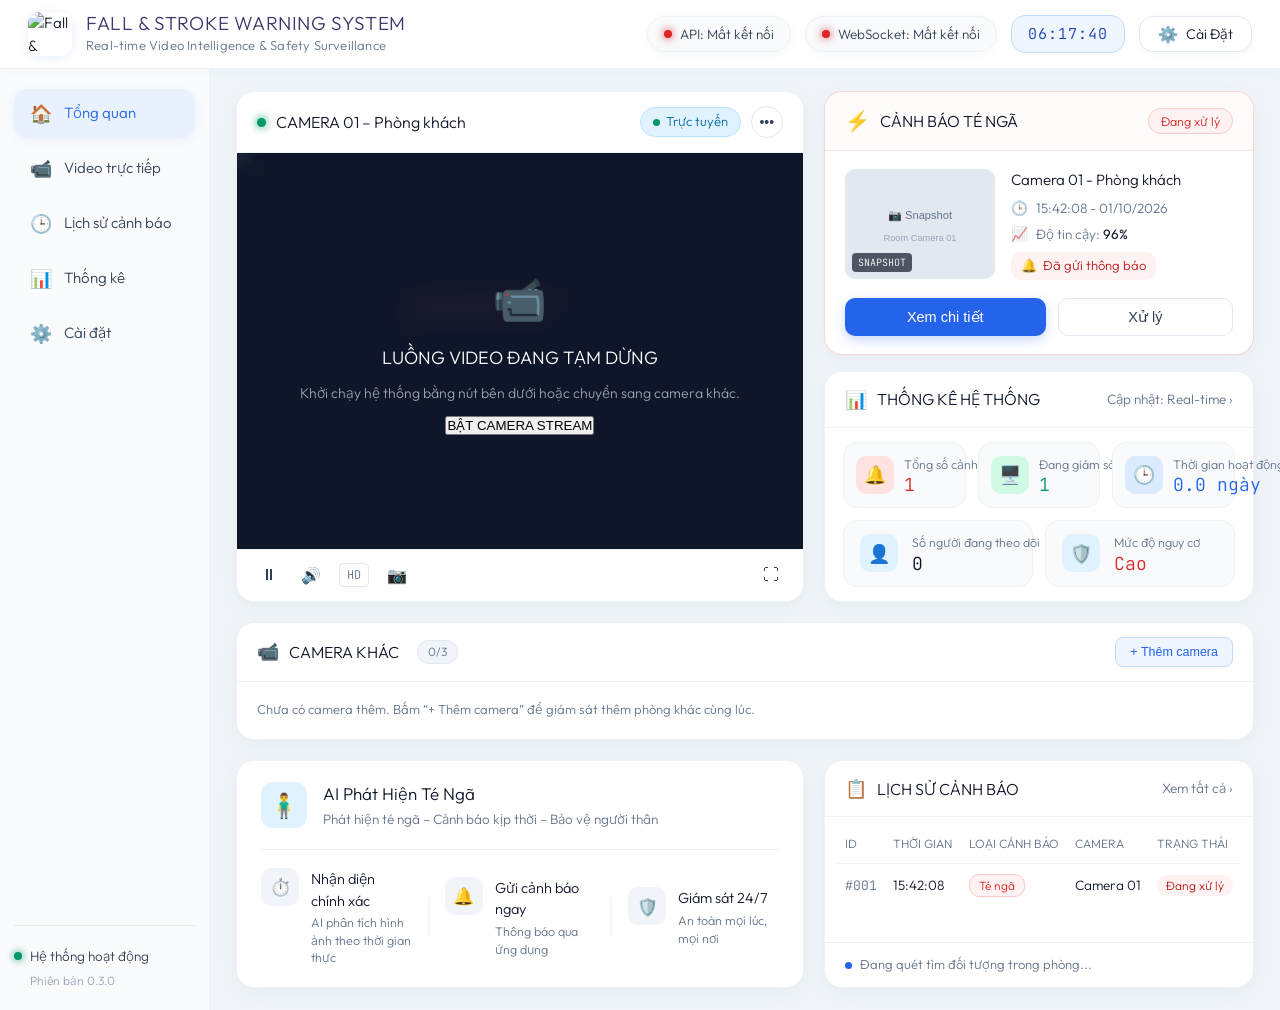
==== commit d5bf7c82: "Add multi-camera monitoring and harden dashboard authentication Multi-camera: extra cameras run next" ====
--- a/frontend/index.html
+++ b/frontend/index.html
@@ -16,11 +16,12 @@
   <link rel="icon" type="image/png" href="icon.png">
   <link rel="shortcut icon" href="favicon.ico">
   <link rel="apple-touch-icon" href="apple-touch-icon.png">
-  <link rel="stylesheet" href="styles.css?v=20261001_aligned_grid">
+  <link rel="stylesheet" href="styles.css?v=20261003_multi_camera">
 </head>
 
 <body>
-  <div class="app-container">
+  <div class="app-container" id="app-container">
+
     <!-- Top Navigation Header -->
     <header class="app-header">
       <div class="header-brand">
@@ -99,7 +100,7 @@
             <span class="status-dot-pulse"></span>
             <span>Hệ thống hoạt động</span>
           </div>
-          <span class="version-tag">Phiên bản 0.2.0</span>
+          <span class="version-tag">Phiên bản 0.3.0</span>
         </div>
       </aside>
 
@@ -229,7 +230,7 @@
 
             <!-- Vùng hiển thị Video Feed -->
             <div class="video-container" id="video-container">
-              <img id="live-video-stream" src="/stream/mjpeg" alt="Live AI Camera Stream"
+              <img id="live-video-stream" src="" alt="Live AI Camera Stream"
                 onerror="this.onerror=null; this.src=''; window.handleStreamError();">
               
               <!-- Overlay Timestamp góc trên bên trái -->
@@ -394,6 +395,60 @@
                 <span id="alerts-count-badge">0 sự kiện ›</span>
               </div>
             </div>
+          </div>
+
+          <!-- ==========================================
+               CAMERA KHÁC (ĐA CAMERA): MỖI CAMERA CÓ AI RIÊNG, TRẢI RỘNG CẢ 2 CỘT
+               ========================================== -->
+          <div class="card extra-cameras-card" id="extra-cameras-card">
+            <div class="card-header">
+              <div class="card-title">
+                <span class="card-title-icon">📹</span>
+                <h2>CAMERA KHÁC</h2>
+                <span class="extra-cam-count" id="extra-cam-count">0/3</span>
+              </div>
+              <button type="button" class="btn-cam-action extra-cam-add-toggle" id="btn-extra-cam-toggle-form">+ Thêm camera</button>
+            </div>
+
+            <form class="extra-cam-form" id="extra-cam-form" style="display: none;" autocomplete="off">
+              <div class="extra-cam-form-grid">
+                <div class="cam-field-group">
+                  <label for="extra-cam-name" class="cam-field-label">Tên / phòng:</label>
+                  <input type="text" id="extra-cam-name" class="cam-input" maxlength="60" placeholder="Ví dụ: Phòng ngủ" spellcheck="false">
+                </div>
+                <div class="cam-field-group">
+                  <label for="extra-cam-type" class="cam-field-label">Loại nguồn:</label>
+                  <select id="extra-cam-type" class="cam-select">
+                    <option value="rtsp">🌐 Camera IP / Camera ở xa (RTSP, HTTP, RTMP)</option>
+                    <option value="webcam">📷 Webcam USB khác</option>
+                  </select>
+                </div>
+              </div>
+              <div class="cam-full-row" id="extra-cam-rtsp-row">
+                <label for="extra-cam-url" class="cam-field-label">Đường dẫn camera:</label>
+                <div class="cam-input-action-row">
+                  <input type="text" id="extra-cam-url" class="cam-input" placeholder="rtsp://192.168.1.101:554/stream1" spellcheck="false">
+                  <button type="button" class="btn-cam-action" id="btn-extra-cam-test">Kiểm tra</button>
+                </div>
+                <div class="cam-input-action-row">
+                  <input type="text" id="extra-cam-user" class="cam-input" placeholder="Tài khoản (tùy chọn)" spellcheck="false">
+                  <input type="password" id="extra-cam-pass" class="cam-input" placeholder="Mật khẩu (tùy chọn)" autocomplete="new-password">
+                </div>
+              </div>
+              <div class="cam-full-row" id="extra-cam-webcam-row" style="display: none;">
+                <label for="extra-cam-device" class="cam-field-label">Số thứ tự webcam:</label>
+                <input type="number" id="extra-cam-device" class="cam-input" min="0" max="9" value="1">
+              </div>
+              <div class="cam-field-hint">Mỗi camera có bộ theo dõi và cảnh báo riêng; các camera dùng chung một GPU nên FPS phân tích của từng camera giảm khi thêm camera.</div>
+              <div class="cam-buttons-row">
+                <button type="submit" class="btn-cam-primary" id="btn-extra-cam-add">THÊM CAMERA</button>
+                <button type="button" class="btn-cam-secondary" id="btn-extra-cam-cancel">HỦY</button>
+              </div>
+              <div class="cam-toast-feedback" id="extra-cam-feedback" style="display: none;"></div>
+            </form>
+
+            <div class="extra-cam-grid" id="extra-cam-grid"></div>
+            <div class="extra-cam-empty" id="extra-cam-empty">Chưa có camera thêm. Bấm “+ Thêm camera” để giám sát thêm phòng khác cùng lúc.</div>
           </div>
 
           <!-- ==========================================
@@ -638,14 +693,52 @@
 
         <!-- Thông tin hệ thống -->
         <div class="settings-info-box">
-          <div class="info-item"><span>Phiên bản:</span> <strong>Fall & Stroke Warning System v0.2.0</strong></div>
+          <div class="info-item"><span>Phiên bản:</span> <strong>Fall & Stroke Warning System v0.3.0</strong></div>
           <div class="info-item"><span>Địa chỉ Web:</span> <strong>http://localhost:8000</strong></div>
         </div>
       </div>
     </div>
   </div>
 
-  <script src="app.js"></script>
+  <!-- Modal Đăng nhập / Thiết lập bảo mật mạng nội bộ -->
+  <div class="auth-modal-backdrop" id="auth-modal-backdrop" style="display: none;">
+    <div class="auth-modal-card">
+      <div class="auth-modal-header">
+        <div class="auth-icon-badge" id="auth-icon-badge">🔒</div>
+        <h2 id="auth-modal-title">Xác Thực Bảo Mật Mạng Nội Bộ</h2>
+        <p id="auth-modal-subtitle">
+          Thiết bị này đang kết nối từ mạng nội bộ (Wi-Fi/LAN). Vui lòng đăng nhập để xem camera và nhận cảnh báo an toàn.
+        </p>
+      </div>
+
+      <form id="auth-form" class="auth-form" onsubmit="return false;">
+        <div class="auth-input-group">
+          <label for="auth-username-input">Tên đăng nhập</label>
+          <input type="text" id="auth-username-input" class="cam-input" placeholder="admin" required autocomplete="username">
+        </div>
+
+        <div class="auth-input-group">
+          <label for="auth-password-input">Mật khẩu</label>
+          <input type="password" id="auth-password-input" class="cam-input" placeholder="••••••••" required autocomplete="current-password">
+        </div>
+
+        <div class="auth-remember-tip">
+          <span class="tip-icon">💡</span>
+          <span class="tip-text">Thiết bị này tự ghi nhớ đăng nhập; sau 30 ngày không dùng, hoặc khi đổi mật khẩu / đăng xuất, cần đăng nhập lại.</span>
+        </div>
+
+        <div class="auth-error-msg" id="auth-error-msg" style="display: none;"></div>
+
+        <div class="auth-action-row">
+          <button type="submit" id="btn-auth-submit" class="btn-modal-action btn-auth-submit">
+            <span id="auth-submit-txt">Đăng Nhập & Ghi Nhớ Thiết Bị</span>
+          </button>
+        </div>
+      </form>
+    </div>
+  </div>
+
+  <script src="app.js?v=20261003_multi_camera"></script>
 </body>
 
 </html>
--- a/frontend/styles.css
+++ b/frontend/styles.css
@@ -1717,3 +1717,332 @@
   font-size: 11.5px;
   color: var(--text-muted);
 }
+
+/* ==========================================================================
+   CAMERA KHÁC (ĐA CAMERA) — lưới ô camera thêm, trải rộng cả 2 cột
+   ========================================================================== */
+.extra-cameras-card {
+  grid-column: 1 / -1;
+}
+
+.extra-cam-count {
+  font-size: 12px;
+  color: var(--text-muted);
+  background: #f1f5f9;
+  border: 1px solid var(--border-subtle);
+  border-radius: 999px;
+  padding: 2px 10px;
+  margin-left: 8px;
+}
+
+.extra-cam-add-toggle {
+  padding: 7px 14px;
+}
+
+.extra-cam-form {
+  padding: 14px 20px 4px;
+  border-bottom: 1px solid var(--border-light);
+}
+
+.extra-cam-form-grid {
+  display: grid;
+  grid-template-columns: 1fr 1fr;
+  gap: 10px;
+  margin-bottom: 10px;
+}
+
+.extra-cam-form .cam-field-group {
+  display: flex;
+  flex-direction: column;
+  gap: 4px;
+}
+
+.extra-cam-form .cam-buttons-row {
+  max-width: 420px;
+  margin-bottom: 10px;
+}
+
+.extra-cam-grid {
+  display: grid;
+  grid-template-columns: repeat(auto-fill, minmax(280px, 1fr));
+  gap: 14px;
+  padding: 16px 20px;
+}
+
+.extra-cam-grid:empty {
+  display: none;
+}
+
+.extra-cam-empty {
+  padding: 18px 20px 20px;
+  font-size: 13px;
+  color: var(--text-muted);
+}
+
+.extra-cam-tile {
+  border: 1px solid var(--border-subtle);
+  border-radius: var(--radius-sm);
+  overflow: hidden;
+  background: #0f172a;
+  display: flex;
+  flex-direction: column;
+  transition: border-color 0.2s, box-shadow 0.2s;
+}
+
+.extra-cam-tile.is-emergency {
+  border-color: var(--status-red);
+  box-shadow: 0 0 0 3px var(--status-red-border);
+  animation: extraCamFlash 1s ease-in-out infinite alternate;
+}
+
+@keyframes extraCamFlash {
+  from { box-shadow: 0 0 0 2px var(--status-red-border); }
+  to { box-shadow: 0 0 0 5px rgba(220, 38, 38, 0.45); }
+}
+
+.extra-cam-video {
+  position: relative;
+  aspect-ratio: 16 / 9;
+  background: #0f172a;
+}
+
+.extra-cam-video img {
+  width: 100%;
+  height: 100%;
+  object-fit: contain;
+  display: block;
+}
+
+.extra-cam-offline {
+  position: absolute;
+  inset: 0;
+  display: flex;
+  align-items: center;
+  justify-content: center;
+  text-align: center;
+  padding: 12px;
+  color: #cbd5e1;
+  font-size: 13px;
+  background: rgba(15, 23, 42, 0.78);
+}
+
+.extra-cam-footer {
+  display: flex;
+  align-items: center;
+  justify-content: space-between;
+  gap: 8px;
+  padding: 8px 12px;
+  background: var(--bg-card);
+}
+
+.extra-cam-name {
+  font-size: 13.5px;
+  color: var(--text-dark);
+  overflow: hidden;
+  text-overflow: ellipsis;
+  white-space: nowrap;
+}
+
+.extra-cam-meta {
+  font-size: 12px;
+  color: var(--text-muted);
+  white-space: nowrap;
+}
+
+.extra-cam-meta .dot {
+  display: inline-block;
+  width: 8px;
+  height: 8px;
+  border-radius: 50%;
+  margin-right: 5px;
+  background: var(--text-light);
+}
+
+.extra-cam-meta .dot.on { background: var(--status-green); }
+.extra-cam-meta .dot.alert { background: var(--status-red); }
+
+.btn-extra-cam-remove {
+  border: 1px solid var(--border-subtle);
+  background: #f8fafc;
+  color: var(--text-muted);
+  border-radius: var(--radius-xs);
+  font-size: 12px;
+  padding: 4px 8px;
+  cursor: pointer;
+}
+
+.btn-extra-cam-remove:hover {
+  color: var(--status-red);
+  border-color: var(--status-red-border);
+  background: var(--status-red-bg);
+}
+
+@media (max-width: 640px) {
+  .extra-cam-form-grid {
+    grid-template-columns: 1fr;
+  }
+  .extra-cam-grid {
+    grid-template-columns: 1fr;
+    padding: 12px 16px;
+  }
+}
+
+/* ==========================================================================
+   AUTHENTICATION & SECURITY MODAL (MẠNG NỘI BỘ / LAN)
+   ========================================================================== */
+.auth-modal-backdrop {
+  position: fixed;
+  inset: 0;
+  background: rgba(15, 23, 42, 0.65);
+  backdrop-filter: blur(10px);
+  -webkit-backdrop-filter: blur(10px);
+  display: flex;
+  align-items: center;
+  justify-content: center;
+  z-index: 99999;
+  padding: 16px;
+  animation: authFadeIn 0.25s ease-out;
+}
+
+@keyframes authFadeIn {
+  from { opacity: 0; transform: scale(0.97); }
+  to { opacity: 1; transform: scale(1); }
+}
+
+.auth-modal-card {
+  background: #ffffff;
+  border-radius: var(--radius-lg);
+  box-shadow: 0 25px 50px -12px rgba(15, 23, 42, 0.25), 0 0 0 1px rgba(0, 0, 0, 0.05);
+  width: 100%;
+  max-width: 440px;
+  padding: 32px 28px;
+  position: relative;
+}
+
+.auth-modal-header {
+  text-align: center;
+  margin-bottom: 22px;
+}
+
+.auth-icon-badge {
+  width: 52px;
+  height: 52px;
+  border-radius: 50%;
+  background: var(--accent-blue-subtle);
+  border: 1px solid #bfdbfe;
+  display: flex;
+  align-items: center;
+  justify-content: center;
+  font-size: 24px;
+  margin: 0 auto 14px auto;
+}
+
+.auth-modal-header h2 {
+  font-size: 20px;
+  color: var(--text-dark);
+  margin-bottom: 8px;
+  letter-spacing: -0.3px;
+}
+
+.auth-modal-header p {
+  font-size: 13px;
+  color: var(--text-muted);
+  line-height: 1.5;
+}
+
+.auth-form {
+  display: flex;
+  flex-direction: column;
+}
+
+.auth-input-group {
+  margin-bottom: 16px;
+  text-align: left;
+}
+
+.auth-input-group label {
+  display: block;
+  font-size: 13px;
+  color: var(--text-secondary);
+  margin-bottom: 6px;
+}
+
+.auth-input-group input {
+  width: 100%;
+  padding: 11px 14px;
+  font-size: 14px;
+  border: 1px solid var(--border-subtle);
+  border-radius: var(--radius-sm);
+  background: #f8fafc;
+  color: var(--text-dark);
+  outline: none;
+  transition: border-color 0.15s, background-color 0.15s;
+}
+
+.auth-input-group input:focus {
+  border-color: var(--accent-blue);
+  background: #ffffff;
+  box-shadow: 0 0 0 3px rgba(37, 99, 235, 0.12);
+}
+
+.auth-remember-tip {
+  display: flex;
+  align-items: flex-start;
+  gap: 10px;
+  background: #f0fdf4;
+  border: 1px solid #bbf7d0;
+  border-radius: var(--radius-sm);
+  padding: 10px 12px;
+  margin-bottom: 18px;
+}
+
+.auth-remember-tip .tip-icon {
+  font-size: 15px;
+  line-height: 1;
+}
+
+.auth-remember-tip .tip-text {
+  font-size: 12px;
+  color: #166534;
+  line-height: 1.45;
+}
+
+.auth-error-msg {
+  background: var(--status-red-bg);
+  border: 1px solid var(--status-red-border);
+  color: var(--status-red);
+  border-radius: var(--radius-sm);
+  padding: 10px 14px;
+  margin-bottom: 16px;
+  font-size: 13px;
+  text-align: center;
+}
+
+.auth-action-row {
+  margin-top: 4px;
+}
+
+.btn-auth-submit {
+  width: 100%;
+  padding: 12px;
+  font-size: 14px;
+  background: var(--accent-blue);
+  color: #ffffff;
+  border: none;
+  border-radius: var(--radius-sm);
+  cursor: pointer;
+  display: flex;
+  align-items: center;
+  justify-content: center;
+  gap: 8px;
+  transition: background 0.15s, transform 0.1s;
+}
+
+.btn-auth-submit:hover {
+  background: var(--accent-blue-hover);
+}
+
+.btn-auth-submit:active {
+  transform: scale(0.99);
+}
+
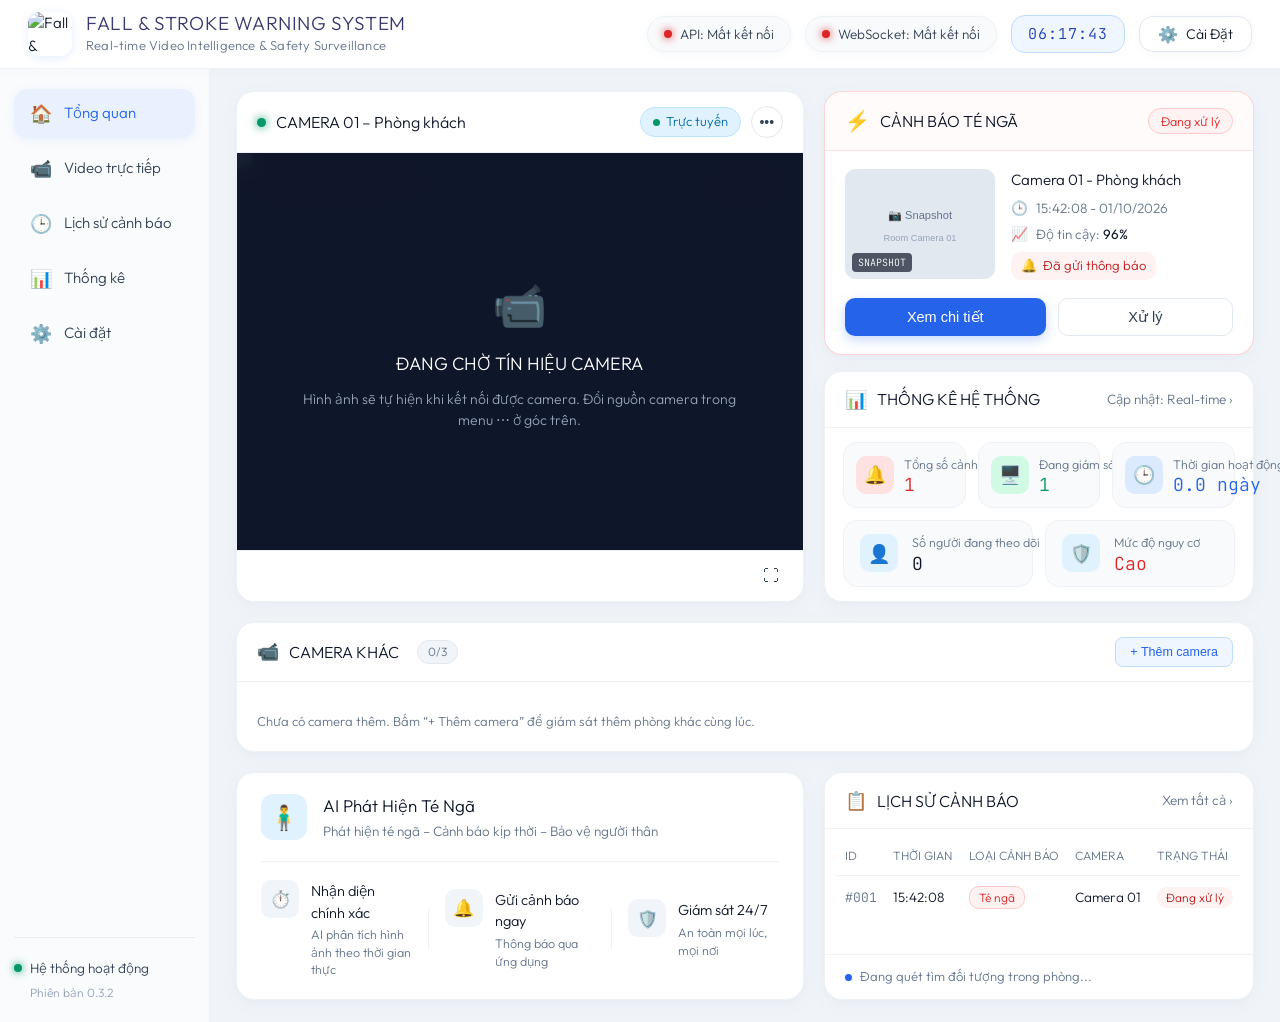
==== commit 1dfb473c: "add security" ====
--- a/frontend/index.html
+++ b/frontend/index.html
@@ -100,7 +100,7 @@
             <span class="status-dot-pulse"></span>
             <span>Hệ thống hoạt động</span>
           </div>
-          <span class="version-tag">Phiên bản 0.3.0</span>
+          <span class="version-tag" id="sidebar-version-tag">Phiên bản 0.3.2</span>
         </div>
       </aside>
 
@@ -203,6 +203,8 @@
                         <input type="text" id="rtsp-url-input" class="cam-input" placeholder="rtsp://192.168.1.100:554/stream1 hoặc rtsp://tenmien.ddns.net:554/stream1" spellcheck="false">
                         <button type="button" class="btn-cam-action" id="btn-test-rtsp">Kiểm tra</button>
                       </div>
+                      <button type="button" class="btn-cam-action btn-cam-discover" id="btn-discover-cameras">📡 Dò camera trong mạng</button>
+                      <div class="cam-discover-results" id="cam-discover-results" style="display: none;"></div>
                       <div class="cam-input-action-row">
                         <input type="text" id="rtsp-username-input" class="cam-input" placeholder="Tài khoản (tùy chọn)" autocomplete="off" spellcheck="false">
                         <input type="password" id="rtsp-password-input" class="cam-input" placeholder="Mật khẩu (tùy chọn)" autocomplete="new-password">
@@ -230,19 +232,13 @@
 
             <!-- Vùng hiển thị Video Feed -->
             <div class="video-container" id="video-container">
-              <img id="live-video-stream" src="" alt="Live AI Camera Stream"
-                onerror="this.onerror=null; this.src=''; window.handleStreamError();">
+              <img id="live-video-stream" alt="Live AI Camera Stream">
               
               <!-- Overlay Timestamp góc trên bên trái -->
-              <div class="video-overlay-ts" id="video-overlay-ts">2026-10-01 15:42:08</div>
+              <div class="video-overlay-ts" id="video-overlay-ts"></div>
 
               <!-- Overlay Camera Tag góc trên bên phải -->
               <div class="video-overlay-camtag" id="video-overlay-camtag">Camera 01</div>
-
-              <!-- Bounding Box mô phỏng nhận diện ngã (hiện khi có sự cố) -->
-              <div class="video-fall-box-demo" id="video-fall-box-demo">
-                <div class="fall-box-tag">FALL DETECTED 96%</div>
-              </div>
 
               <!-- Floating Fall Badge -->
               <div class="video-fall-badge" id="video-fall-badge" style="display: none;">
@@ -254,27 +250,15 @@
               <div class="stream-offline-overlay" id="stream-offline-overlay">
                 <div class="offline-box">
                   <div class="offline-icon">📹</div>
-                  <h3>LUỒNG VIDEO ĐANG TẠM DỪNG</h3>
-                  <p>Khởi chạy hệ thống bằng nút bên dưới hoặc chuyển sang camera khác.</p>
-                  <button class="btn-primary" id="btn-start-camera-overlay">BẬT CAMERA STREAM</button>
+                  <h3 id="offline-title">ĐANG CHỜ TÍN HIỆU CAMERA</h3>
+                  <p id="offline-desc">Hình ảnh sẽ tự hiện khi kết nối được camera. Đổi nguồn camera trong menu ⋯ ở góc trên.</p>
                 </div>
               </div>
             </div>
 
             <!-- Thanh điều khiển Video Player phía dưới (Video Controls Bar) -->
             <div class="video-controls-bar">
-              <div class="controls-left">
-                <button type="button" class="btn-player-icon" id="btn-camera-toggle" title="Tạm dừng / Tiếp tục phát stream">
-                  <span id="player-toggle-icon">⏸</span>
-                </button>
-                <button type="button" class="btn-player-icon" id="btn-sound-toggle" title="Bật / Tắt âm thanh cảnh báo">
-                  <span id="sound-icon-indicator">🔊</span>
-                </button>
-                <span class="badge-quality-hd">HD</span>
-                <button type="button" class="btn-player-icon" id="btn-quick-snapshot" title="Chụp ảnh nhanh màn hình">
-                  📷
-                </button>
-              </div>
+              <div class="controls-left"></div>
               <div class="controls-right">
                 <button type="button" class="btn-player-icon" id="btn-quick-fullscreen" title="Phóng to toàn màn hình">
                   ⛶
@@ -436,8 +420,10 @@
                 </div>
               </div>
               <div class="cam-full-row" id="extra-cam-webcam-row" style="display: none;">
-                <label for="extra-cam-device" class="cam-field-label">Số thứ tự webcam:</label>
-                <input type="number" id="extra-cam-device" class="cam-input" min="0" max="9" value="1">
+                <label for="extra-cam-device" class="cam-field-label">Chọn webcam:</label>
+                <select id="extra-cam-device" class="cam-select">
+                  <option value="1">Webcam 1</option>
+                </select>
               </div>
               <div class="cam-field-hint">Mỗi camera có bộ theo dõi và cảnh báo riêng; các camera dùng chung một GPU nên FPS phân tích của từng camera giảm khi thêm camera.</div>
               <div class="cam-buttons-row">
@@ -447,6 +433,7 @@
               <div class="cam-toast-feedback" id="extra-cam-feedback" style="display: none;"></div>
             </form>
 
+            <div class="cam-list" id="cam-list" aria-label="Danh sách camera"></div>
             <div class="extra-cam-grid" id="extra-cam-grid"></div>
             <div class="extra-cam-empty" id="extra-cam-empty">Chưa có camera thêm. Bấm “+ Thêm camera” để giám sát thêm phòng khác cùng lúc.</div>
           </div>
@@ -674,6 +661,38 @@
           <div class="settings-feedback" id="telegram-feedback" style="display: none;"></div>
         </div>
 
+        <!-- Mục: Cập nhật phiên bản -->
+        <div class="settings-group" id="update-settings-group">
+          <div class="settings-group-header">
+            <div class="settings-group-info">
+              <div class="settings-item-title">
+                <span>🔄 Cập nhật phiên bản</span>
+                <span class="badge-status-pill pill-off" id="update-status-pill">v…</span>
+              </div>
+              <p class="settings-item-desc">
+                Kiểm tra bản mới trên GitHub, tải về và cài đặt. Hệ thống sẽ tự tắt khoảng 1 phút để cài rồi tự mở lại;
+                cài đặt, tài khoản và lịch sử cảnh báo được giữ nguyên.
+              </p>
+            </div>
+          </div>
+          <div class="settings-actions-row">
+            <button class="btn-modal-action" id="btn-update-check">
+              <span>🔍</span> Kiểm tra bản mới
+            </button>
+            <button class="btn-modal-action" id="btn-update-download" style="display: none;">
+              <span>⬇️</span> Tải bản mới
+            </button>
+            <button class="btn-modal-action" id="btn-update-install" style="display: none;">
+              <span>🚀</span> Cài đặt &amp; khởi động lại
+            </button>
+          </div>
+          <div class="update-progress" id="update-progress" style="display: none;">
+            <div class="update-progress-bar" id="update-progress-bar"></div>
+          </div>
+          <div class="update-notes" id="update-notes" style="display: none;"></div>
+          <div class="settings-feedback" id="update-feedback" style="display: none;"></div>
+        </div>
+
         <!-- Mục 5: Điều khiển & Tắt hệ thống -->
         <div class="settings-group group-danger">
           <div class="settings-group-header">
@@ -693,7 +712,7 @@
 
         <!-- Thông tin hệ thống -->
         <div class="settings-info-box">
-          <div class="info-item"><span>Phiên bản:</span> <strong>Fall & Stroke Warning System v0.3.0</strong></div>
+          <div class="info-item"><span>Phiên bản:</span> <strong>Fall & Stroke Warning System <span id="app-version-text">v0.3.2</span></strong></div>
           <div class="info-item"><span>Địa chỉ Web:</span> <strong>http://localhost:8000</strong></div>
         </div>
       </div>
--- a/frontend/styles.css
+++ b/frontend/styles.css
@@ -570,6 +570,7 @@
   font-family: 'JetBrains Mono', monospace;
   font-size: 13.5px;
   font-weight: 300;
+  font-variant-numeric: tabular-nums; /* digits keep their width as the clock ticks */
   padding: 4px 10px;
   border-radius: var(--radius-xs);
   pointer-events: none;
@@ -587,39 +588,6 @@
   padding: 4px 10px;
   border-radius: var(--radius-xs);
   pointer-events: none;
-}
-
-/* Bounding Box Fall Demo */
-.video-fall-box-demo {
-  position: absolute;
-  top: 36%;
-  left: 30%;
-  width: 200px;
-  height: 210px;
-  border: 2px solid #ef4444;
-  border-radius: 8px;
-  box-shadow: 0 0 16px rgba(239, 68, 68, 0.6), inset 0 0 10px rgba(239, 68, 68, 0.2);
-  pointer-events: none;
-  animation: boxPulse 1.6s infinite alternate;
-}
-
-@keyframes boxPulse {
-  0% { border-color: #ef4444; }
-  100% { border-color: #ff3333; box-shadow: 0 0 24px rgba(255, 51, 51, 0.9); }
-}
-
-.fall-box-tag {
-  position: absolute;
-  top: 0;
-  left: 0;
-  background: #ef4444;
-  color: #ffffff;
-  font-family: 'JetBrains Mono', monospace;
-  font-size: 12px;
-  font-weight: 300;
-  padding: 3px 8px;
-  border-radius: 6px 0 6px 0;
-  letter-spacing: 0.5px;
 }
 
 .video-fall-badge {
@@ -715,16 +683,6 @@
   color: var(--accent-blue);
   background: #f1f5f9;
   transform: scale(1.12);
-}
-
-.badge-quality-hd {
-  font-family: 'JetBrains Mono', monospace;
-  font-size: 12px;
-  font-weight: 300;
-  color: var(--text-muted);
-  border: 1px solid var(--border-subtle);
-  padding: 2px 7px;
-  border-radius: 4px;
 }
 
 /* 2. Card AI Phát Hiện Té Ngã (Khối tính năng an toàn dưới camera) */
@@ -1618,6 +1576,33 @@
 }
 
 /* Telegram notification settings */
+.update-progress {
+  margin-top: 10px;
+  height: 8px;
+  border-radius: 999px;
+  background: rgba(148, 163, 184, 0.25);
+  overflow: hidden;
+}
+
+.update-progress-bar {
+  height: 100%;
+  width: 0%;
+  background: #2563eb;
+  transition: width 0.3s ease;
+}
+
+.update-notes {
+  margin-top: 10px;
+  max-height: 160px;
+  overflow-y: auto;
+  padding: 10px 12px;
+  border-radius: 8px;
+  background: rgba(148, 163, 184, 0.12);
+  font-size: 0.85rem;
+  white-space: pre-wrap;
+  word-break: break-word;
+}
+
 .settings-feedback {
   margin-top: 10px;
   padding: 8px 12px;
@@ -2046,3 +2031,125 @@
   transform: scale(0.99);
 }
 
+
+/* "Dò camera trong mạng": LAN camera discovery results */
+.btn-cam-discover {
+  align-self: flex-start;
+  padding: 6px 12px;
+}
+
+.cam-discover-results {
+  display: flex;
+  flex-direction: column;
+  gap: 6px;
+  max-height: 220px;
+  overflow-y: auto;
+}
+
+.cam-discover-item {
+  display: flex;
+  flex-direction: column;
+  gap: 2px;
+  text-align: left;
+  background: var(--bg-card);
+  border: 1px solid var(--border-subtle);
+  border-radius: var(--radius-xs);
+  padding: 7px 10px;
+  font-size: 12.5px;
+  color: var(--text-secondary);
+  cursor: pointer;
+}
+
+.cam-discover-item:hover {
+  border-color: var(--accent-blue);
+  background: var(--accent-blue-subtle);
+}
+
+.cam-discover-item .cam-discover-head {
+  font-weight: 600;
+  color: var(--text-dark);
+}
+
+.cam-discover-item .cam-discover-status {
+  font-size: 11.5px;
+  color: var(--status-green);
+}
+
+.cam-discover-item.rtsp-off .cam-discover-status {
+  color: var(--status-amber);
+}
+
+.cam-discover-empty {
+  font-size: 12px;
+  line-height: 1.45;
+  color: var(--text-muted);
+}
+
+/* Camera list (main + added cameras) with view / delete */
+.cam-list {
+  display: flex;
+  flex-direction: column;
+  gap: 6px;
+  margin-bottom: 12px;
+}
+
+.cam-list-row {
+  display: flex;
+  align-items: center;
+  gap: 10px;
+  padding: 8px 12px;
+  border: 1px solid var(--border-subtle);
+  border-radius: var(--radius-xs);
+  background: var(--bg-card);
+}
+
+.cam-list-row .dot {
+  flex-shrink: 0;
+  width: 8px;
+  height: 8px;
+  border-radius: 50%;
+  background: var(--text-light);
+}
+
+.cam-list-row .dot.on { background: var(--status-green); }
+
+.cam-list-info {
+  display: flex;
+  flex-direction: column;
+  min-width: 0;
+  flex: 1;
+}
+
+.cam-list-name {
+  font-size: 13px;
+  font-weight: 600;
+  color: var(--text-dark);
+}
+
+.cam-list-tag {
+  font-size: 10.5px;
+  font-weight: 500;
+  color: var(--accent-blue);
+  background: var(--accent-blue-subtle);
+  border-radius: var(--radius-pill);
+  padding: 1px 7px;
+  margin-left: 4px;
+}
+
+.cam-list-source {
+  font-size: 11.5px;
+  color: var(--text-muted);
+  overflow: hidden;
+  text-overflow: ellipsis;
+  white-space: nowrap;
+}
+
+.cam-list-actions {
+  display: flex;
+  gap: 6px;
+  flex-shrink: 0;
+}
+
+.cam-list-actions .btn-cam-action {
+  padding: 4px 12px;
+}
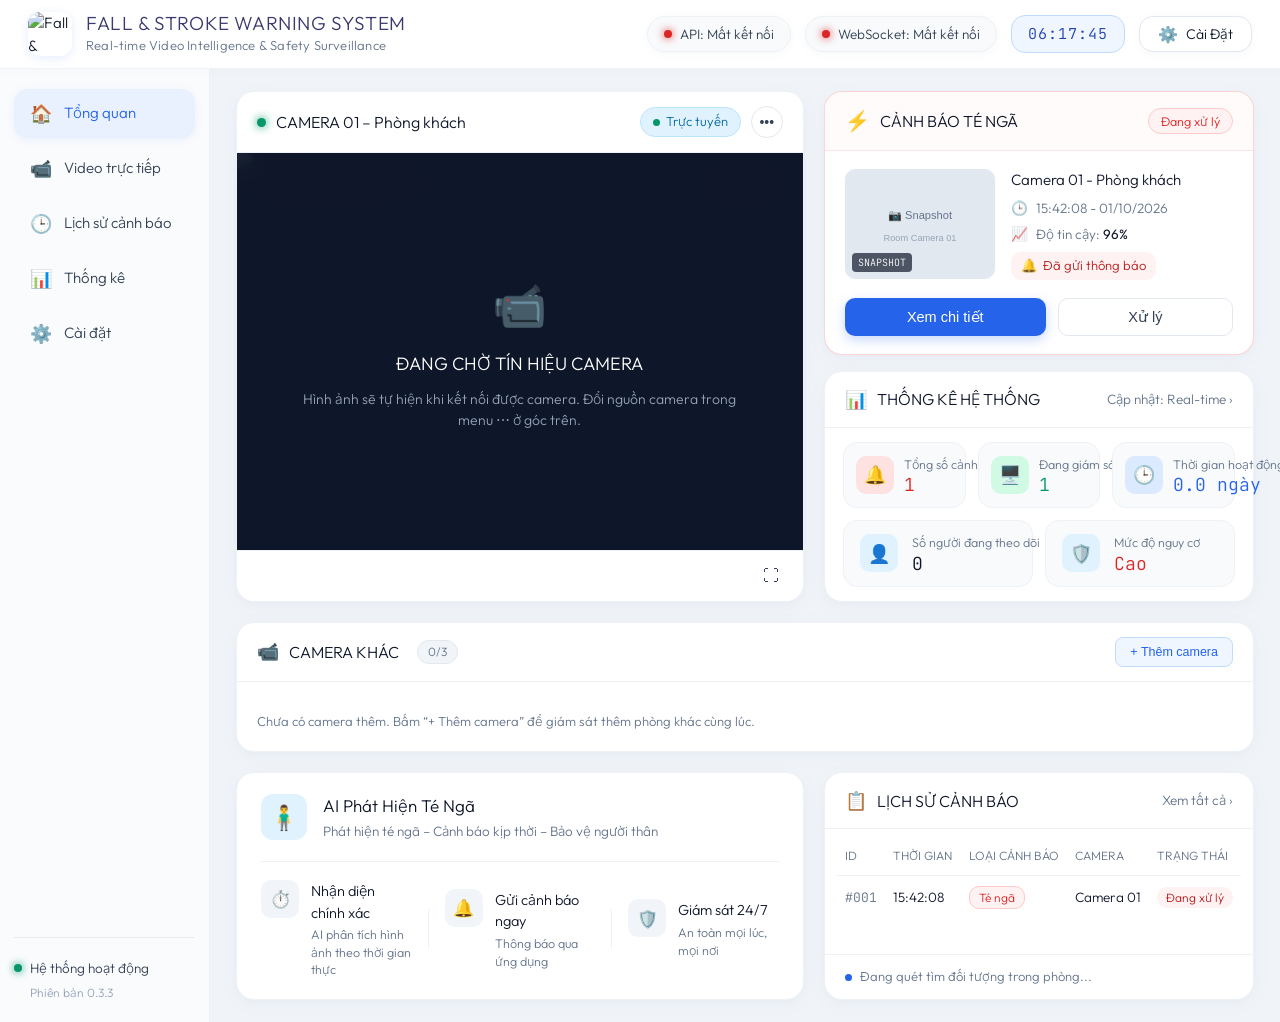
==== commit abcace89: "update function auto update for new version" ====
--- a/frontend/index.html
+++ b/frontend/index.html
@@ -100,7 +100,7 @@
             <span class="status-dot-pulse"></span>
             <span>Hệ thống hoạt động</span>
           </div>
-          <span class="version-tag" id="sidebar-version-tag">Phiên bản 0.3.2</span>
+          <span class="version-tag" id="sidebar-version-tag">Phiên bản 0.3.3</span>
         </div>
       </aside>
 
@@ -712,7 +712,7 @@
 
         <!-- Thông tin hệ thống -->
         <div class="settings-info-box">
-          <div class="info-item"><span>Phiên bản:</span> <strong>Fall & Stroke Warning System <span id="app-version-text">v0.3.2</span></strong></div>
+          <div class="info-item"><span>Phiên bản:</span> <strong>Fall & Stroke Warning System <span id="app-version-text">v0.3.3</span></strong></div>
           <div class="info-item"><span>Địa chỉ Web:</span> <strong>http://localhost:8000</strong></div>
         </div>
       </div>
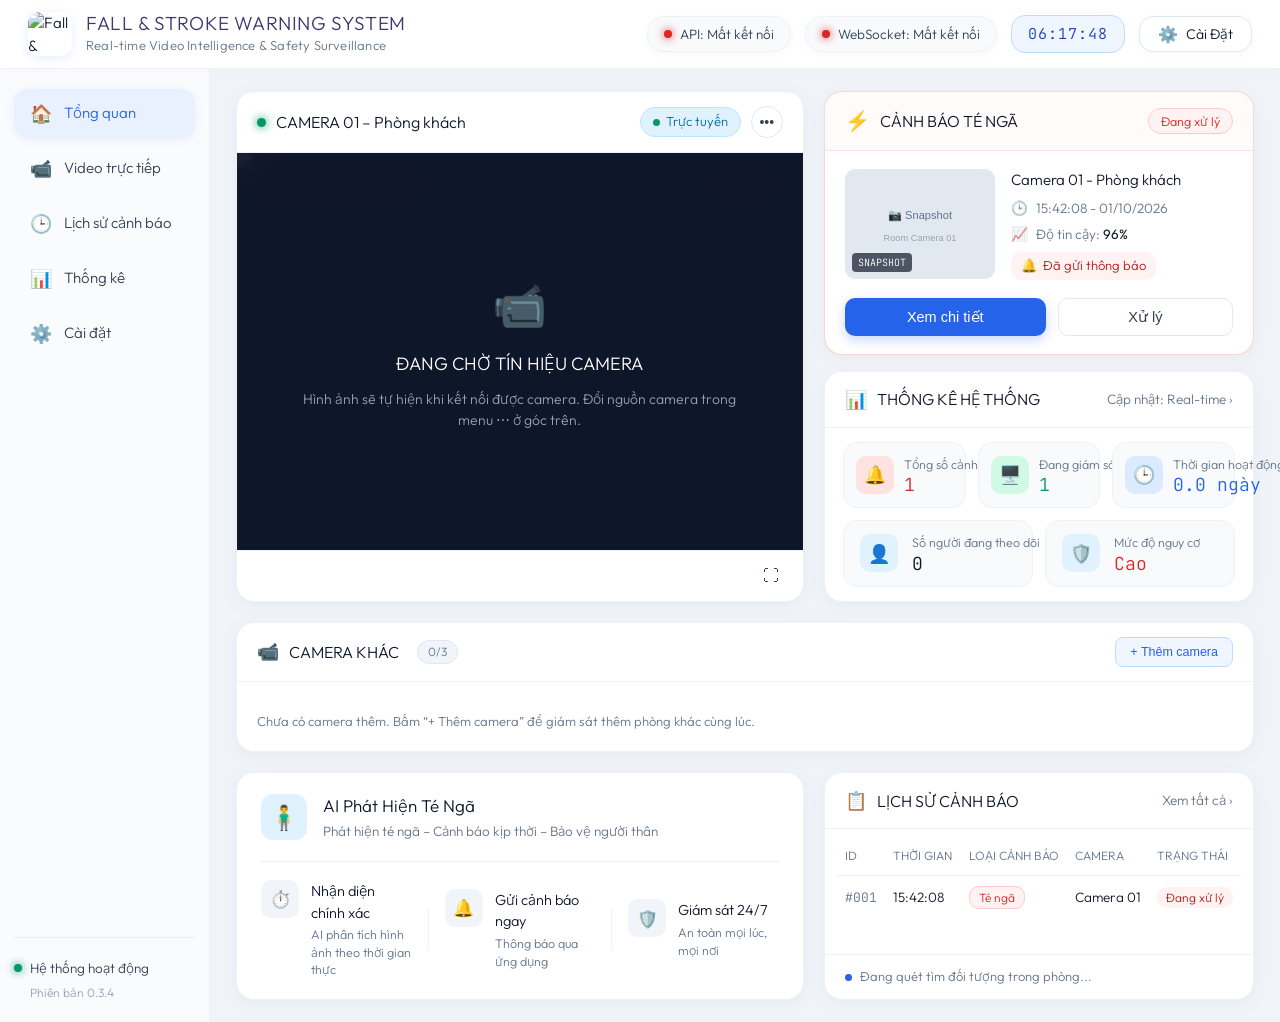
==== commit 09bed1de: "Update landing page and app version to v0.3.4" ====
--- a/frontend/index.html
+++ b/frontend/index.html
@@ -100,7 +100,7 @@
             <span class="status-dot-pulse"></span>
             <span>Hệ thống hoạt động</span>
           </div>
-          <span class="version-tag" id="sidebar-version-tag">Phiên bản 0.3.3</span>
+          <span class="version-tag" id="sidebar-version-tag">Phiên bản 0.3.4</span>
         </div>
       </aside>
 
@@ -712,7 +712,7 @@
 
         <!-- Thông tin hệ thống -->
         <div class="settings-info-box">
-          <div class="info-item"><span>Phiên bản:</span> <strong>Fall & Stroke Warning System <span id="app-version-text">v0.3.3</span></strong></div>
+          <div class="info-item"><span>Phiên bản:</span> <strong>Fall & Stroke Warning System <span id="app-version-text">v0.3.4</span></strong></div>
           <div class="info-item"><span>Địa chỉ Web:</span> <strong>http://localhost:8000</strong></div>
         </div>
       </div>
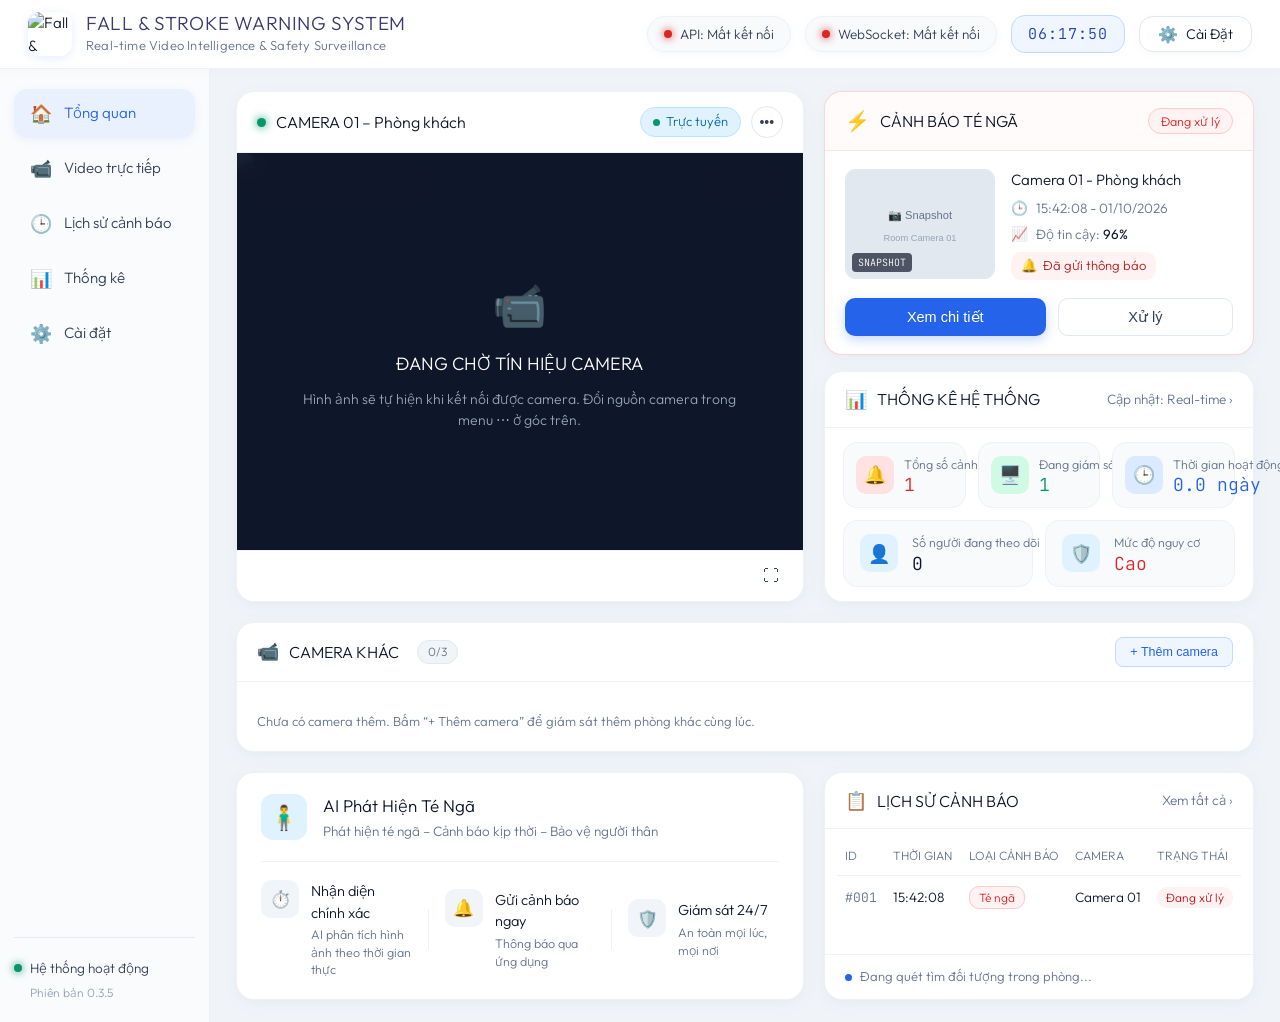
==== commit 0d2c5cf4: "Add macOS (Apple Silicon) build and bump to v0.3.5 - PyInstaller spec builds a .app bundle on macOS " ====
--- a/frontend/index.html
+++ b/frontend/index.html
@@ -100,7 +100,7 @@
             <span class="status-dot-pulse"></span>
             <span>Hệ thống hoạt động</span>
           </div>
-          <span class="version-tag" id="sidebar-version-tag">Phiên bản 0.3.4</span>
+          <span class="version-tag" id="sidebar-version-tag">Phiên bản 0.3.5</span>
         </div>
       </aside>
 
@@ -712,7 +712,7 @@
 
         <!-- Thông tin hệ thống -->
         <div class="settings-info-box">
-          <div class="info-item"><span>Phiên bản:</span> <strong>Fall & Stroke Warning System <span id="app-version-text">v0.3.4</span></strong></div>
+          <div class="info-item"><span>Phiên bản:</span> <strong>Fall & Stroke Warning System <span id="app-version-text">v0.3.5</span></strong></div>
           <div class="info-item"><span>Địa chỉ Web:</span> <strong>http://localhost:8000</strong></div>
         </div>
       </div>
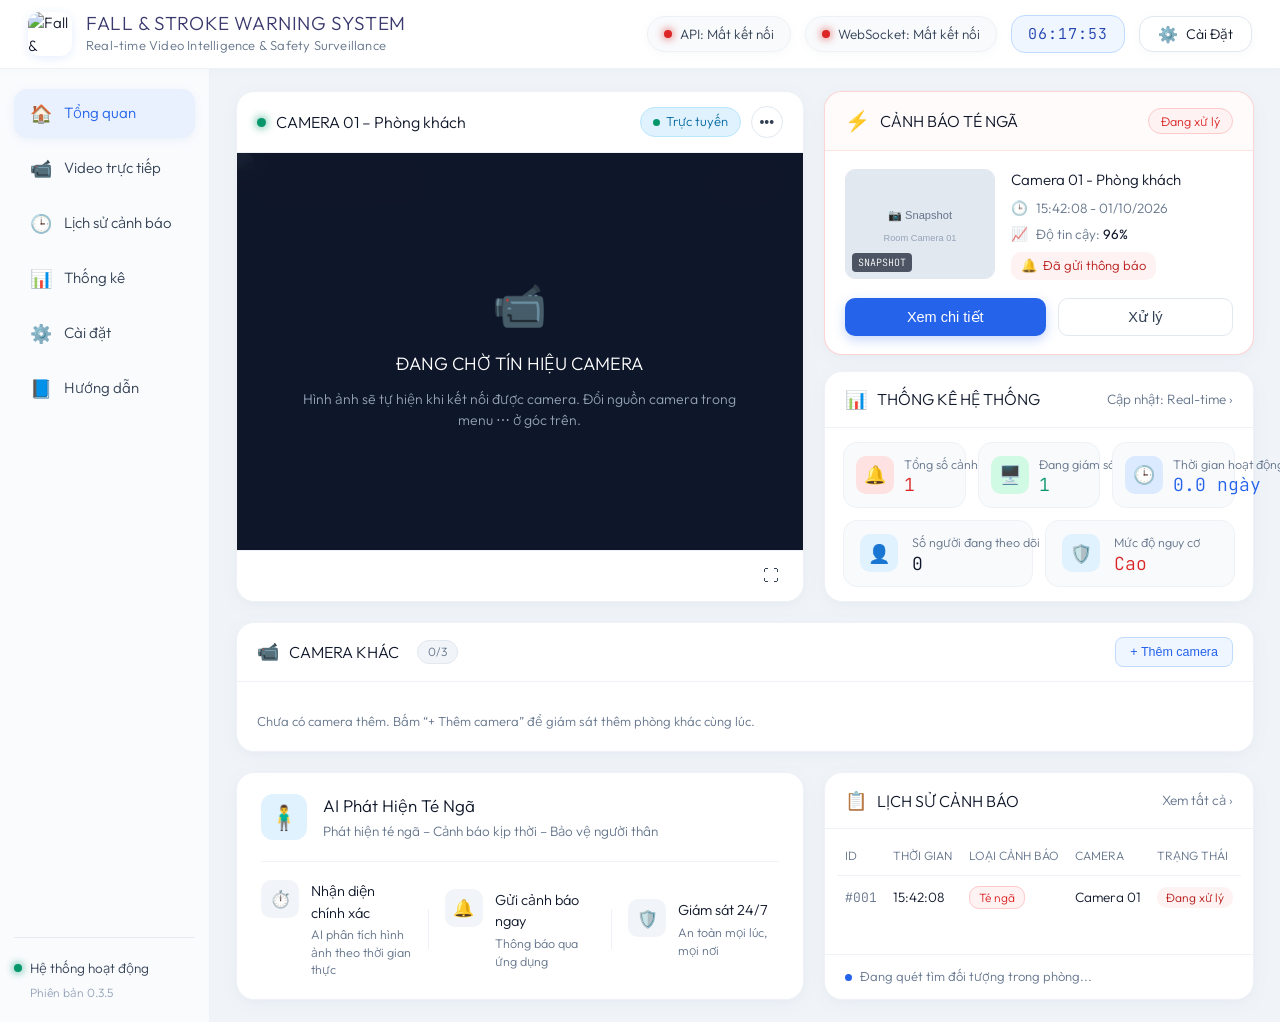
==== commit 8256b6a0: "Add bilingual English and Vietnamese support to user guide and dashboard" ====
--- a/frontend/index.html
+++ b/frontend/index.html
@@ -92,6 +92,10 @@
           <a href="#settings" class="sidebar-link" id="sidebar-btn-settings" title="Mở bảng cài đặt">
             <span class="sidebar-icon">⚙️</span>
             <span class="sidebar-label">Cài đặt</span>
+          </a>
+          <a href="huong-dan.html" target="_blank" rel="noopener noreferrer" class="sidebar-link" id="sidebar-btn-guide" title="Hướng dẫn sử dụng / User Guide">
+            <span class="sidebar-icon">📘</span>
+            <span class="sidebar-label">Hướng dẫn</span>
           </a>
         </nav>
 
@@ -693,6 +697,23 @@
           <div class="settings-feedback" id="update-feedback" style="display: none;"></div>
         </div>
 
+        <!-- Mục: Hướng dẫn sử dụng / User Guide -->
+        <div class="settings-group" id="guide-settings-group">
+          <div class="settings-group-header">
+            <div class="settings-group-info">
+              <div class="settings-item-title">
+                <span>📘 Hướng dẫn sử dụng / User Guide</span>
+              </div>
+              <p class="settings-item-desc">
+                Xem hướng dẫn chi tiết từ A-Z (kết nối camera IP, Telegram, mẹo đặt camera và xử lý sự cố) hỗ trợ song ngữ Tiếng Việt &amp; English.
+              </p>
+            </div>
+            <a href="huong-dan.html" target="_blank" rel="noopener noreferrer" class="btn-modal-action btn-outline" style="text-decoration: none; display: inline-flex; align-items: center; gap: 6px; flex-shrink: 0;">
+              <span>📖</span> Mở Hướng Dẫn
+            </a>
+          </div>
+        </div>
+
         <!-- Mục 5: Điều khiển & Tắt hệ thống -->
         <div class="settings-group group-danger">
           <div class="settings-group-header">
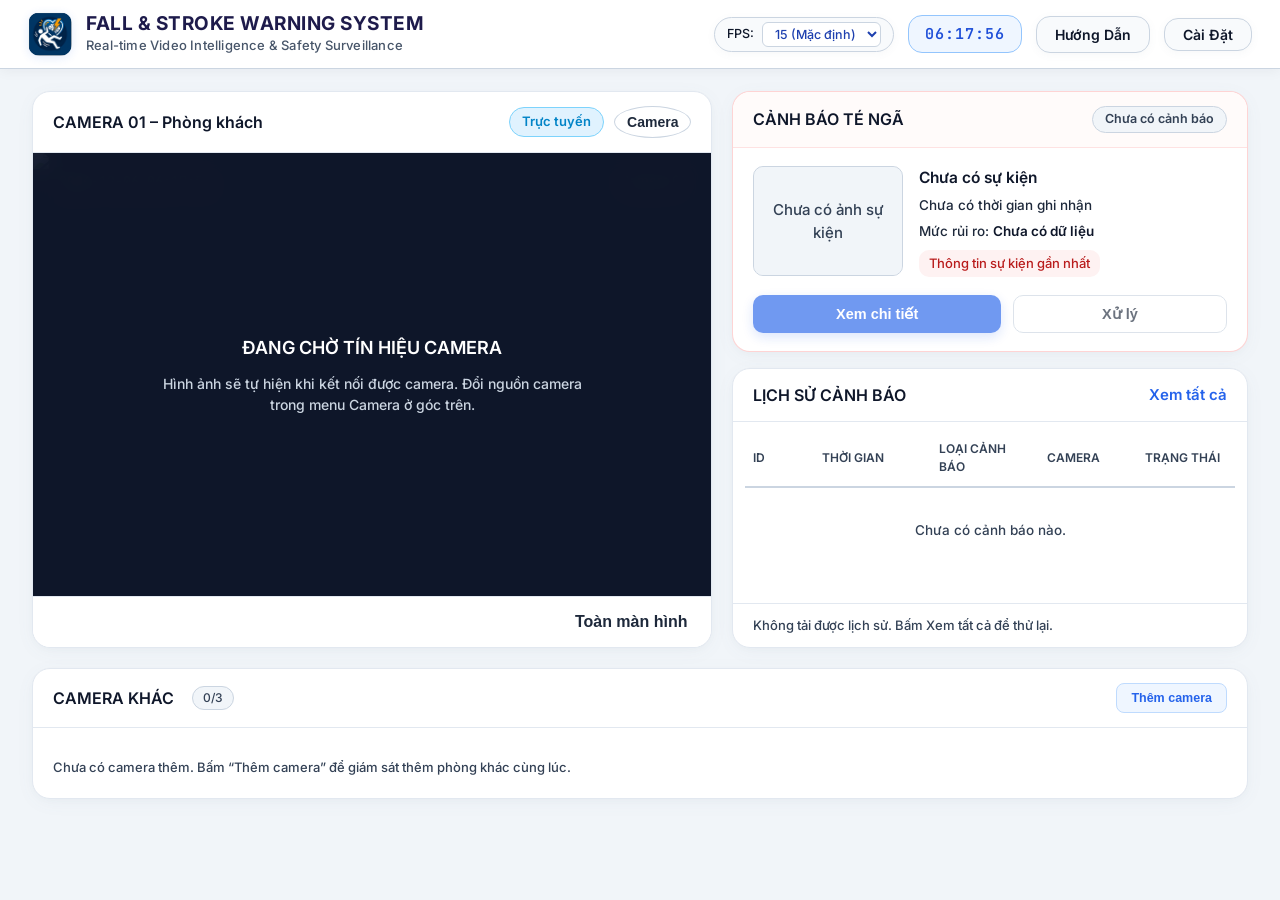
==== commit 24b4361f: "add file train model deep learning" ====
--- a/frontend/index.html
+++ b/frontend/index.html
@@ -6,17 +6,17 @@
   <meta name="viewport" content="width=device-width, initial-scale=1.0">
   <title>Fall & Stroke Warning System — Hệ Thống Giám Sát & Cảnh Báo An Toàn</title>
   <meta name="description" content="Hệ thống camera giám sát và cảnh báo té ngã, dấu hiệu đột quỵ thời gian thực">
-  
-  <!-- Google Fonts: Light & Thin Weights (Outfit & Inter 200/300/400) -->
+
+  <!-- Google Fonts: Inter, JetBrains Mono & Outfit (400, 500, 600, 700) -->
   <link rel="preconnect" href="https://fonts.googleapis.com">
   <link rel="preconnect" href="https://fonts.gstatic.com" crossorigin>
   <link
-    href="https://fonts.googleapis.com/css2?family=Inter:wght@200;300;400&family=JetBrains+Mono:wght@300;400&family=Outfit:wght@200;300;400&display=swap"
+    href="https://fonts.googleapis.com/css2?family=Inter:wght@400;500;600;700&family=JetBrains+Mono:wght@400;500;600;700&family=Outfit:wght@400;500;600;700&display=swap"
     rel="stylesheet">
   <link rel="icon" type="image/png" href="icon.png">
   <link rel="shortcut icon" href="favicon.ico">
   <link rel="apple-touch-icon" href="apple-touch-icon.png">
-  <link rel="stylesheet" href="styles.css?v=20261003_multi_camera">
+  <link rel="stylesheet" href="styles.css?v=20261103_dashboard">
 </head>
 
 <body>
@@ -34,21 +34,24 @@
 
       <!-- Header Status Badges & Controls -->
       <div class="header-status">
-        <div class="status-badge" id="backend-status-badge">
-          <span class="badge-dot dot-online" id="backend-status-dot"></span>
-          <span class="badge-text" id="backend-status-text">API: Kết nối</span>
-        </div>
-
-        <div class="status-badge" id="ws-status-badge">
-          <span class="badge-dot dot-online" id="ws-status-dot"></span>
-          <span class="badge-text" id="ws-status-text">WebSocket: Kết nối</span>
-        </div>
-
+        <div class="fps-selector-badge" id="fps-selector-badge" title="Tốc độ khung hình (FPS)">
+          <label for="header-fps-select" class="fps-select-label">FPS:</label>
+          <select id="header-fps-select" class="header-fps-select">
+            <option value="10">10</option>
+            <option value="15" selected>15 (Mặc định)</option>
+            <option value="30">30</option>
+          </select>
+        </div>
+
+        <span id="fps-feedback" class="fps-feedback" role="status" aria-live="polite"></span>
         <div class="digital-clock" id="digital-clock">15:42:08</div>
+
+        <a href="huong-dan.html" target="_blank" rel="noopener noreferrer" class="btn-guide-link" title="Hướng dẫn sử dụng">
+          Hướng Dẫn
+        </a>
 
         <!-- Settings Button -->
         <button class="btn-settings-gear" id="btn-open-settings" title="Cài đặt hệ thống">
-          <span class="gear-icon">⚙️</span>
           <span class="gear-label">Cài Đặt</span>
         </button>
       </div>
@@ -57,7 +60,7 @@
     <!-- Emergency Flash Bar (Chớp sáng khi có nguy hiểm) -->
     <div class="emergency-alert-bar" id="emergency-alert-bar" style="display: none;">
       <div class="alert-bar-content">
-        <div class="alert-bar-icon">🚨</div>
+
         <div class="alert-bar-msg">
           <h3 id="alert-bar-title">PHÁT HIỆN HÀNH VI BẤT THƯỜNG / NGUY CƠ TÉ NGÃ!</h3>
           <p id="alert-bar-desc">Possible medical emergency / abnormal behavior detected. Please check the person.</p>
@@ -68,50 +71,12 @@
       </div>
     </div>
 
-    <!-- App Body: Sidebar + Main Content Grid -->
+    <!-- App Body: Main Content Grid (Full Width) -->
     <div class="app-body-wrapper">
-      <!-- Left Sidebar (Thanh điều hướng gọn nhẹ dọc) -->
-      <aside class="app-sidebar">
-        <nav class="sidebar-nav">
-          <a href="#overview" class="sidebar-link active" title="Tổng quan hệ thống">
-            <span class="sidebar-icon">🏠</span>
-            <span class="sidebar-label">Tổng quan</span>
-          </a>
-          <a href="#live" class="sidebar-link" id="link-live-stream" title="Xem video trực tiếp">
-            <span class="sidebar-icon">📹</span>
-            <span class="sidebar-label">Video trực tiếp</span>
-          </a>
-          <a href="#alerts" class="sidebar-link" id="link-alerts-history" title="Xem lịch sử cảnh báo">
-            <span class="sidebar-icon">🕒</span>
-            <span class="sidebar-label">Lịch sử cảnh báo</span>
-          </a>
-          <a href="#stats" class="sidebar-link" id="link-stats" title="Xem thống kê hệ thống">
-            <span class="sidebar-icon">📊</span>
-            <span class="sidebar-label">Thống kê</span>
-          </a>
-          <a href="#settings" class="sidebar-link" id="sidebar-btn-settings" title="Mở bảng cài đặt">
-            <span class="sidebar-icon">⚙️</span>
-            <span class="sidebar-label">Cài đặt</span>
-          </a>
-          <a href="huong-dan.html" target="_blank" rel="noopener noreferrer" class="sidebar-link" id="sidebar-btn-guide" title="Hướng dẫn sử dụng / User Guide">
-            <span class="sidebar-icon">📘</span>
-            <span class="sidebar-label">Hướng dẫn</span>
-          </a>
-        </nav>
-
-        <div class="sidebar-footer">
-          <div class="status-active-pill">
-            <span class="status-dot-pulse"></span>
-            <span>Hệ thống hoạt động</span>
-          </div>
-          <span class="version-tag" id="sidebar-version-tag">Phiên bản 0.3.5</span>
-        </div>
-      </aside>
-
       <!-- Main Content Workspace: Lưới 2 Hàng Căn Chỉnh Khớp Tuyệt Đối -->
       <main class="dashboard-main-area">
         <div class="dashboard-grid-layout">
-          
+
           <!-- ==========================================
                HÀNG 1 - BÊN TRÁI: CAMERA GIÁM SÁT
                ========================================== -->
@@ -126,30 +91,30 @@
                   <span class="pill-green-dot"></span>
                   <span id="cam-active-name-txt">Trực tuyến</span>
                 </span>
-                
+
                 <!-- Menu 3 chấm đổi nguồn Camera -->
                 <div class="cam-menu-wrapper" id="cam-menu-wrapper">
                   <button type="button" class="btn-bubble-dots" id="btn-cam-menu-toggle" title="Tùy chọn Camera & Thiết bị">
-                    •••
+                    Camera
                   </button>
                   <div class="bubble-popover-menu" id="cam-popover-menu">
                     <div class="popover-arrow"></div>
                     <div class="popover-section-label">THAO TÁC NHANH</div>
                     <div class="popover-quick-actions">
                       <button type="button" class="popover-item-btn" id="btn-snapshot" title="Chụp ảnh snapshot">
-                        <span class="popover-item-icon">📷</span>
+
                         <span class="popover-item-text">Chụp ảnh snapshot</span>
                       </button>
                       <button type="button" class="popover-item-btn" id="btn-fullscreen" title="Toàn màn hình">
-                        <span class="popover-item-icon">⛶</span>
+
                         <span class="popover-item-text">Toàn màn hình</span>
                       </button>
                       <button type="button" class="popover-item-btn" id="btn-camera-toggle-menu" title="Bật/Dừng stream">
-                        <span class="popover-item-icon" id="btn-cam-toggle-icon">⏹️</span>
+                        <span id="btn-cam-toggle-icon" style="display: none;"></span>
                         <span class="popover-item-text" id="btn-cam-toggle-txt">DỪNG STREAM</span>
                       </button>
                       <button type="button" class="popover-item-btn" id="btn-refresh-stream" title="Tải lại luồng">
-                        <span class="popover-item-icon">🔄</span>
+
                         <span class="popover-item-text">Tải lại luồng</span>
                       </button>
                     </div>
@@ -160,9 +125,18 @@
                       <div class="cam-field-group">
                         <label for="camera-type-select" class="cam-field-label">Loại Nguồn:</label>
                         <select id="camera-type-select" class="cam-select">
-                          <option value="webcam">📷 Webcam Tích hợp / USB</option>
-                          <option value="rtsp">🌐 Camera IP / Camera ở xa (RTSP, HTTP, RTMP)</option>
-                          <option value="video">🎬 Tệp Video Kiểm Thử (MP4)</option>
+                          <option value="webcam">Webcam Tích hợp / USB</option>
+                          <option value="rtsp">Camera IP / Camera ở xa (RTSP, HTTP, RTMP)</option>
+                          <option value="video">Tệp Video Kiểm Thử (MP4)</option>
+                        </select>
+                      </div>
+
+                      <div class="cam-field-group" id="group-camera-fps">
+                        <label for="camera-fps-select" class="cam-field-label">Tốc độ khung hình (FPS):</label>
+                        <select id="camera-fps-select" class="cam-select">
+                          <option value="10">10 FPS</option>
+                          <option value="15" selected>15 FPS (Mặc định)</option>
+                          <option value="30">30 FPS</option>
                         </select>
                       </div>
 
@@ -207,7 +181,7 @@
                         <input type="text" id="rtsp-url-input" class="cam-input" placeholder="rtsp://192.168.1.100:554/stream1 hoặc rtsp://tenmien.ddns.net:554/stream1" spellcheck="false">
                         <button type="button" class="btn-cam-action" id="btn-test-rtsp">Kiểm tra</button>
                       </div>
-                      <button type="button" class="btn-cam-action btn-cam-discover" id="btn-discover-cameras">📡 Dò camera trong mạng</button>
+                      <button type="button" class="btn-cam-action btn-cam-discover" id="btn-discover-cameras">Dò camera trong mạng</button>
                       <div class="cam-discover-results" id="cam-discover-results" style="display: none;"></div>
                       <div class="cam-input-action-row">
                         <input type="text" id="rtsp-username-input" class="cam-input" placeholder="Tài khoản (tùy chọn)" autocomplete="off" spellcheck="false">
@@ -223,7 +197,7 @@
 
                     <div class="cam-buttons-row">
                       <button type="button" class="btn-cam-primary" id="btn-apply-camera">
-                        <span class="btn-spinner" id="cam-spinner" style="display: none;">⏳</span>
+                        <span class="btn-spinner" id="cam-spinner" style="display: none;"></span>
                         <span id="btn-apply-txt">ÁP DỤNG CAMERA</span>
                       </button>
                       <button type="button" class="btn-cam-secondary" id="btn-save-camera-default">LƯU MẶC ĐỊNH</button>
@@ -237,7 +211,7 @@
             <!-- Vùng hiển thị Video Feed -->
             <div class="video-container" id="video-container">
               <img id="live-video-stream" alt="Live AI Camera Stream">
-              
+
               <!-- Overlay Timestamp góc trên bên trái -->
               <div class="video-overlay-ts" id="video-overlay-ts"></div>
 
@@ -246,16 +220,16 @@
 
               <!-- Floating Fall Badge -->
               <div class="video-fall-badge" id="video-fall-badge" style="display: none;">
-                <span class="badge-icon">🚨</span>
+
                 <span id="video-fall-text">CẢNH BÁO: PHÁT HIỆN NGƯỜI VẤP TÉ!</span>
               </div>
 
               <!-- Stream Offline Overlay Placeholder -->
               <div class="stream-offline-overlay" id="stream-offline-overlay">
                 <div class="offline-box">
-                  <div class="offline-icon">📹</div>
+
                   <h3 id="offline-title">ĐANG CHỜ TÍN HIỆU CAMERA</h3>
-                  <p id="offline-desc">Hình ảnh sẽ tự hiện khi kết nối được camera. Đổi nguồn camera trong menu ⋯ ở góc trên.</p>
+                  <p id="offline-desc">Hình ảnh sẽ tự hiện khi kết nối được camera. Đổi nguồn camera trong menu Camera ở góc trên.</p>
                 </div>
               </div>
             </div>
@@ -264,9 +238,7 @@
             <div class="video-controls-bar">
               <div class="controls-left"></div>
               <div class="controls-right">
-                <button type="button" class="btn-player-icon" id="btn-quick-fullscreen" title="Phóng to toàn màn hình">
-                  ⛶
-                </button>
+                <button type="button" class="btn-player-icon" id="btn-quick-fullscreen" title="Phóng to toàn màn hình">Toàn màn hình</button>
               </div>
             </div>
           </div>
@@ -275,127 +247,105 @@
                HÀNG 1 - BÊN PHẢI: CẢNH BÁO TÉ NGÃ + THỐNG KÊ (XẾP CHỒNG GỌN GÀNG)
                ========================================== -->
           <div class="grid-col-right-top">
-            
+
             <!-- 1. Card CẢNH BÁO TÉ NGÃ (Sự cố khẩn cấp) -->
-            <div class="card incident-alert-card" id="incident-alert-card">
+            <div class="card incident-alert-card is-empty" id="incident-alert-card">
               <div class="card-header incident-header">
                 <div class="card-title">
-                  <span class="incident-flash-icon">⚡</span>
+
                   <h2>CẢNH BÁO TÉ NGÃ</h2>
                 </div>
-                <span class="badge-incident-status" id="incident-status-tag">Đang xử lý</span>
+                <span class="badge-incident-status" id="incident-status-tag">Chưa có cảnh báo</span>
               </div>
 
               <div class="incident-body">
                 <!-- Cột trái: Ảnh snapshot sự cố -->
                 <div class="incident-snapshot-wrap">
-                  <img src="data:image/svg+xml;utf8,<svg xmlns='http://www.w3.org/2000/svg' width='160' height='120' viewBox='0 0 160 120'><rect width='160' height='120' fill='%23e2e8f0'/><text x='50%25' y='45%25' font-family='sans-serif' font-size='12' fill='%2364748b' text-anchor='middle'>📷 Snapshot</text><text x='50%25' y='65%25' font-family='sans-serif' font-size='10' fill='%2394a3b8' text-anchor='middle'>Room Camera 01</text></svg>"
-                    alt="Incident Snapshot" class="incident-thumb-img" id="incident-snapshot-img">
-                  <span class="snapshot-tag">SNAPSHOT</span>
+                  <div class="incident-image-placeholder">Chưa có ảnh sự kiện</div>
+
                 </div>
 
                 <!-- Cột phải: Thông tin chi tiết sự cố -->
                 <div class="incident-info-wrap">
-                  <h4 class="incident-camera-title" id="incident-cam-title">Camera 01 - Phòng khách</h4>
+                  <h4 class="incident-camera-title" id="incident-cam-title">Chưa có sự kiện</h4>
                   <div class="incident-meta-row">
-                    <span class="meta-icon">🕒</span>
-                    <span id="incident-timestamp-txt">15:42:08 - 01/10/2026</span>
+
+                    <span id="incident-timestamp-txt">Chưa có thời gian ghi nhận</span>
                   </div>
                   <div class="incident-meta-row">
-                    <span class="meta-icon">📈</span>
-                    <span>Độ tin cậy: <strong id="incident-confidence-txt">96%</strong></span>
+
+                    <span>Mức rủi ro: <strong id="incident-confidence-txt">Chưa có dữ liệu</strong></span>
                   </div>
-                  <div class="incident-notified-badge">
-                    <span>🔔</span>
-                    <span>Đã gửi thông báo</span>
-                  </div>
+                  <div class="incident-notified-badge"><span>Thông tin sự kiện gần nhất</span></div>
                 </div>
               </div>
 
               <div class="incident-actions-row">
-                <button type="button" class="btn-action-primary" id="btn-view-incident-detail">Xem chi tiết</button>
-                <button type="button" class="btn-action-secondary" id="btn-process-incident">Xử lý</button>
-              </div>
-            </div>
-
-            <!-- 2. Card THỐNG KÊ HỆ THỐNG -->
-            <div class="card system-stats-card" id="system-stats-card">
+                <button type="button" class="btn-action-primary" id="btn-view-incident-detail" disabled>Xem chi tiết</button>
+                <button type="button" class="btn-action-secondary" id="btn-process-incident" disabled>Xử lý</button>
+              </div>
+            </div>
+
+            <!-- 2. Card LỊCH SỬ CẢNH BÁO (Thay thế hoàn toàn Thống Kê Hệ Thống) -->
+            <div class="card alerts-history-card" id="alerts-history-card">
               <div class="card-header">
                 <div class="card-title">
-                  <span class="card-title-icon">📊</span>
-                  <h2>THỐNG KÊ HỆ THỐNG</h2>
-                </div>
-                <span class="header-link-text">Cập nhật: Real-time ›</span>
-              </div>
-
-              <div class="stats-grid-container">
-                <!-- Hàng 1: 3 ô nhỏ -->
-                <div class="stat-mini-box">
-                  <div class="stat-box-icon icon-bg-red">🔔</div>
-                  <div class="stat-box-info">
-                    <span class="stat-label">Tổng số cảnh báo</span>
-                    <span class="stat-value text-red" id="stat-total-alerts-count">1</span>
-                  </div>
-                </div>
-
-                <div class="stat-mini-box">
-                  <div class="stat-box-icon icon-bg-green">🖥️</div>
-                  <div class="stat-box-info">
-                    <span class="stat-label">Đang giám sát</span>
-                    <span class="stat-value text-green" id="stat-cameras-online">1</span>
-                  </div>
-                </div>
-
-                <div class="stat-mini-box">
-                  <div class="stat-box-icon icon-bg-blue">🕒</div>
-                  <div class="stat-box-info">
-                    <span class="stat-label">Thời gian hoạt động</span>
-                    <span class="stat-value text-blue" id="stat-uptime-days">0.0 ngày</span>
-                  </div>
-                </div>
-
-                <!-- Hàng 2: 2 ô rộng -->
-                <div class="stat-wide-box">
-                  <div class="stat-box-icon icon-bg-softblue">👤</div>
-                  <div class="stat-box-info">
-                    <span class="stat-label">Số người đang theo dõi</span>
-                    <span class="stat-value" id="kpi-tracks">0</span>
-                  </div>
-                </div>
-
-                <div class="stat-wide-box">
-                  <div class="stat-box-icon icon-bg-softblue">🛡️</div>
-                  <div class="stat-box-info">
-                    <span class="stat-label">Mức độ nguy cơ</span>
-                    <span class="stat-value text-red" id="kpi-risk-state">Cao</span>
-                  </div>
-                </div>
-              </div>
-
-              <!-- Các KPI phần tử ẩn để app.js binding mà không gây lỗi -->
-              <div style="display: none;">
-                <span id="kpi-fps">0.0</span>
-                <span id="kpi-risk">0.00</span>
-                <div id="kpi-risk-meter" style="width: 5%;"></div>
-                <span id="telem-cpu">0%</span>
-                <span id="telem-ram">0 GB</span>
-                <span id="telem-gpu">N/A</span>
-                <span id="alerts-count-badge">0 sự kiện ›</span>
-              </div>
-            </div>
-          </div>
-
-          <!-- ==========================================
+                  <h2>LỊCH SỬ CẢNH BÁO</h2>
+                </div>
+                <button type="button" class="header-link-text" id="btn-history-view-all" aria-expanded="false">Xem tất cả</button>
+              </div>
+
+              <div class="history-table-container">
+                <table class="history-table">
+                  <thead>
+                    <tr>
+                      <th style="width: 14%;">ID</th>
+                      <th style="width: 24%;">THỜI GIAN</th>
+                      <th style="width: 22%;">LOẠI CẢNH BÁO</th>
+                      <th style="width: 20%;">CAMERA</th>
+                      <th style="width: 20%;">TRẠNG THÁI</th>
+                    </tr>
+                  </thead>
+                  <tbody id="alerts-table-body">
+                    <tr class="history-empty-row">
+                      <td colspan="5">Chưa có cảnh báo nào.</td>
+                    </tr>
+                  </tbody>
+                </table>
+              </div>
+
+              <!-- Feed container cho app.js chèn cảnh báo động -->
+
+              <div class="history-footer-status">
+                <span id="empty-alerts-placeholder">Lịch sử được lưu trên máy.</span>
+              </div>
+            </div>
+
+            <!-- Các KPI & Telemetry phần tử ẩn để app.js binding tương thích 100% -->
+            <div style="display: none;" aria-hidden="true">
+              <span id="stat-total-alerts-count">0</span>
+              <span id="stat-cameras-online">1</span>
+              <span id="stat-uptime-days">0.0 ngày</span>
+              <span id="kpi-tracks">0</span>
+              <span id="kpi-risk-state">Bình thường</span>
+              <span id="kpi-fps">0.0</span>
+              <span id="kpi-risk">0.00</span>
+              <div id="kpi-risk-meter" style="width: 5%;"></div>
+              <span id="telem-cpu">0%</span>
+              <span id="telem-ram">0 GB</span>
+              <span id="telem-gpu">N/A</span>
+              <span id="alerts-count-badge">0 sự kiện ›</span>
+            </div>
+          </div><!-- ==========================================
                CAMERA KHÁC (ĐA CAMERA): MỖI CAMERA CÓ AI RIÊNG, TRẢI RỘNG CẢ 2 CỘT
                ========================================== -->
           <div class="card extra-cameras-card" id="extra-cameras-card">
             <div class="card-header">
               <div class="card-title">
-                <span class="card-title-icon">📹</span>
                 <h2>CAMERA KHÁC</h2>
                 <span class="extra-cam-count" id="extra-cam-count">0/3</span>
               </div>
-              <button type="button" class="btn-cam-action extra-cam-add-toggle" id="btn-extra-cam-toggle-form">+ Thêm camera</button>
+              <button type="button" class="btn-cam-action extra-cam-add-toggle" id="btn-extra-cam-toggle-form">Thêm camera</button>
             </div>
 
             <form class="extra-cam-form" id="extra-cam-form" style="display: none;" autocomplete="off">
@@ -407,8 +357,8 @@
                 <div class="cam-field-group">
                   <label for="extra-cam-type" class="cam-field-label">Loại nguồn:</label>
                   <select id="extra-cam-type" class="cam-select">
-                    <option value="rtsp">🌐 Camera IP / Camera ở xa (RTSP, HTTP, RTMP)</option>
-                    <option value="webcam">📷 Webcam USB khác</option>
+                    <option value="rtsp">Camera IP / Camera ở xa (RTSP, HTTP, RTMP)</option>
+                    <option value="webcam">Webcam USB khác</option>
                   </select>
                 </div>
               </div>
@@ -439,102 +389,10 @@
 
             <div class="cam-list" id="cam-list" aria-label="Danh sách camera"></div>
             <div class="extra-cam-grid" id="extra-cam-grid"></div>
-            <div class="extra-cam-empty" id="extra-cam-empty">Chưa có camera thêm. Bấm “+ Thêm camera” để giám sát thêm phòng khác cùng lúc.</div>
-          </div>
-
-          <!-- ==========================================
-               HÀNG 2 - BÊN TRÁI: KHỐI AI PHÁT HIỆN TÉ NGÃ
-               (CÙNG HÀNG & KHỚP TUYỆT ĐỐI VỚI LỊCH SỬ CẢNH BÁO BÊN PHẢI)
-               ========================================== -->
-          <div class="card ai-safety-card" id="ai-safety-card">
-            <div class="safety-card-header">
-              <div class="safety-icon-wrapper">
-                <span class="safety-header-icon">🧍‍♂️</span>
-              </div>
-              <div class="safety-header-text">
-                <h3>AI Phát Hiện Té Ngã</h3>
-                <p>Phát hiện té ngã – Cảnh báo kịp thời – Bảo vệ người thân</p>
-              </div>
-            </div>
-
-            <div class="safety-features-row">
-              <div class="safety-feature-col">
-                <div class="feature-col-icon">⏱️</div>
-                <div class="feature-col-text">
-                  <h4>Nhận diện chính xác</h4>
-                  <p>AI phân tích hình ảnh theo thời gian thực</p>
-                </div>
-              </div>
-
-              <div class="safety-feature-divider"></div>
-
-              <div class="safety-feature-col">
-                <div class="feature-col-icon">🔔</div>
-                <div class="feature-col-text">
-                  <h4>Gửi cảnh báo ngay</h4>
-                  <p>Thông báo qua ứng dụng</p>
-                </div>
-              </div>
-
-              <div class="safety-feature-divider"></div>
-
-              <div class="safety-feature-col">
-                <div class="feature-col-icon">🛡️</div>
-                <div class="feature-col-text">
-                  <h4>Giám sát 24/7</h4>
-                  <p>An toàn mọi lúc, mọi nơi</p>
-                </div>
-              </div>
-            </div>
-          </div>
-
-          <!-- ==========================================
-               HÀNG 2 - BÊN PHẢI: LỊCH SỬ CẢNH BÁO
-               (CÙNG HÀNG & KHỚP TUYỆT ĐỐI VỚI AI PHÁT HIỆN TÉ NGÃ BÊN TRÁI)
-               ========================================== -->
-          <div class="card alerts-history-card" id="alerts-history-card">
-            <div class="card-header">
-              <div class="card-title">
-                <span class="card-title-icon">📋</span>
-                <h2>LỊCH SỬ CẢNH BÁO</h2>
-              </div>
-              <a href="#alerts" class="header-link-text" id="btn-history-view-all">Xem tất cả ›</a>
-            </div>
-
-            <div class="history-table-container">
-              <table class="history-table">
-                <thead>
-                  <tr>
-                    <th style="width: 14%;">ID</th>
-                    <th style="width: 22%;">THỜI GIAN</th>
-                    <th style="width: 22%;">LOẠI CẢNH BÁO</th>
-                    <th style="width: 22%;">CAMERA</th>
-                    <th style="width: 20%;">TRẠNG THÁI</th>
-                  </tr>
-                </thead>
-                <tbody id="alerts-table-body">
-                  <!-- Dòng sự cố mẫu ban đầu hiển thị theo đúng ảnh -->
-                  <tr class="alert-row-highlight">
-                    <td><span class="id-tag">#001</span></td>
-                    <td>15:42:08</td>
-                    <td><span class="badge-type-danger">Té ngã</span></td>
-                    <td>Camera 01</td>
-                    <td><span class="badge-state-pending">Đang xử lý</span></td>
-                  </tr>
-                </tbody>
-              </table>
-            </div>
-
-            <!-- Feed container cho app.js chèn cảnh báo động -->
-            <div class="alerts-feed-hidden" id="alerts-feed" style="display: none;"></div>
-            
-            <div class="history-footer-status">
-              <span class="footer-dot-pulse"></span>
-              <span id="empty-alerts-placeholder">Đang quét tìm đối tượng trong phòng...</span>
-            </div>
-          </div>
-
-        </div>
+            <div class="extra-cam-empty" id="extra-cam-empty">Chưa có camera thêm. Bấm “Thêm camera” để giám sát thêm phòng khác cùng lúc.</div>
+          </div>
+
+          </div>
       </main>
     </div>
   </div>
@@ -551,19 +409,38 @@
     <div class="settings-modal-card" id="settings-modal-card">
       <div class="settings-modal-header">
         <div class="modal-title-wrap">
-          <span class="modal-icon">⚙️</span>
           <h2>CÀI ĐẶT HỆ THỐNG</h2>
         </div>
-        <button class="btn-close-modal" id="btn-close-settings" title="Đóng cài đặt">✕</button>
+        <button class="btn-close-modal" id="btn-close-settings" title="Đóng cài đặt">Đóng</button>
       </div>
 
       <div class="settings-modal-body">
+        <!-- Mục: Tốc độ khung hình (FPS) -->
+        <div class="settings-group" id="fps-settings-group">
+          <div class="settings-group-header">
+            <div class="settings-group-info">
+              <div class="settings-item-title">
+                <span>Tốc độ khung hình (FPS)</span>
+                <span class="badge-status-pill pill-online" id="modal-fps-pill">15 FPS</span>
+              </div>
+              <p class="settings-item-desc">
+                Chọn 10, 15 hoặc 30 FPS cho camera. Mặc định 15 FPS; lựa chọn được lưu cho lần mở tiếp theo. Tốc độ thực tế tùy camera và máy tính.
+              </p>
+            </div>
+            <select id="modal-fps-select" class="cam-select" style="width: 140px;">
+              <option value="10">10 FPS</option>
+              <option value="15" selected>15 FPS (Mặc định)</option>
+              <option value="30">30 FPS</option>
+            </select>
+          </div>
+        </div>
+
         <!-- Mục 1: Khởi động cùng Windows -->
         <div class="settings-group">
           <div class="settings-group-header">
             <div class="settings-group-info">
               <div class="settings-item-title">
-                <span>🚀 Tự động chạy nền khi mở máy tính</span>
+                <span>Tự động chạy nền khi mở máy tính</span>
                 <span class="badge-status-pill pill-off" id="autostart-status-pill">Đang tắt</span>
               </div>
               <p class="settings-item-desc">
@@ -581,17 +458,17 @@
         <!-- Mục 2: Quyền & Chẩn đoán Camera -->
         <div class="settings-group">
           <div class="settings-item-title">
-            <span>🎥 Quyền truy cập & Chẩn đoán Camera</span>
+            <span>Quyền truy cập & Chẩn đoán Camera</span>
           </div>
           <p class="settings-item-desc">
             Kiểm tra khả năng mở thiết bị camera hoặc mở Cài đặt Quyền Camera của Windows nếu bị chặn.
           </p>
           <div class="settings-actions-row">
             <button class="btn-modal-action" id="btn-check-camera">
-              <span>🔍</span> Kiểm tra Camera
+              Kiểm tra Camera
             </button>
             <button class="btn-modal-action btn-outline" id="btn-open-win-camera-settings">
-              <span>🔓</span> Mở Cài đặt Quyền Camera Windows
+              Mở Cài đặt Quyền Camera Windows
             </button>
           </div>
           <div class="settings-feedback" id="camera-check-feedback" style="display: none;"></div>
@@ -602,7 +479,7 @@
           <div class="settings-group-header">
             <div class="settings-group-info">
               <div class="settings-item-title">
-                <span>🔒 Bảo vệ quyền riêng tư (Làm mờ mặt)</span>
+                <span>Bảo vệ quyền riêng tư (Làm mờ mặt)</span>
               </div>
               <p class="settings-item-desc">
                 Tự động làm mờ khuôn mặt trong khung hình camera để bảo mật hình ảnh người thân.
@@ -620,7 +497,7 @@
           <div class="settings-group-header">
             <div class="settings-group-info">
               <div class="settings-item-title">
-                <span>📱 Thông báo qua Telegram</span>
+                <span>Thông báo qua Telegram</span>
                 <span class="badge-status-pill pill-off" id="telegram-status-pill">Chưa cài đặt</span>
               </div>
               <p class="settings-item-desc">
@@ -648,7 +525,7 @@
             <div class="cam-input-action-row">
               <input type="text" id="telegram-chat-input" class="cam-input" placeholder="Ví dụ: 123456789" autocomplete="off" spellcheck="false">
               <button class="btn-modal-action btn-outline" id="btn-telegram-detect" type="button">
-                <span>🔎</span> Lấy Chat ID tự động
+                Lấy Chat ID tự động
               </button>
             </div>
             <select id="telegram-chat-select" class="cam-select" style="display: none;"></select>
@@ -656,10 +533,10 @@
 
           <div class="settings-actions-row">
             <button class="btn-modal-action" id="btn-telegram-save" type="button">
-              <span>💾</span> Lưu cài đặt
+              Lưu cài đặt
             </button>
             <button class="btn-modal-action btn-outline" id="btn-telegram-test" type="button">
-              <span>📨</span> Gửi tin thử
+              Gửi tin thử
             </button>
           </div>
           <div class="settings-feedback" id="telegram-feedback" style="display: none;"></div>
@@ -670,7 +547,7 @@
           <div class="settings-group-header">
             <div class="settings-group-info">
               <div class="settings-item-title">
-                <span>🔄 Cập nhật phiên bản</span>
+                <span>Cập nhật phiên bản</span>
                 <span class="badge-status-pill pill-off" id="update-status-pill">v…</span>
               </div>
               <p class="settings-item-desc">
@@ -681,13 +558,13 @@
           </div>
           <div class="settings-actions-row">
             <button class="btn-modal-action" id="btn-update-check">
-              <span>🔍</span> Kiểm tra bản mới
+              Kiểm tra bản mới
             </button>
             <button class="btn-modal-action" id="btn-update-download" style="display: none;">
-              <span>⬇️</span> Tải bản mới
+              Tải bản mới
             </button>
             <button class="btn-modal-action" id="btn-update-install" style="display: none;">
-              <span>🚀</span> Cài đặt &amp; khởi động lại
+              Cài đặt &amp; khởi động lại
             </button>
           </div>
           <div class="update-progress" id="update-progress" style="display: none;">
@@ -702,14 +579,14 @@
           <div class="settings-group-header">
             <div class="settings-group-info">
               <div class="settings-item-title">
-                <span>📘 Hướng dẫn sử dụng / User Guide</span>
+                <span>Hướng dẫn sử dụng / User Guide</span>
               </div>
               <p class="settings-item-desc">
                 Xem hướng dẫn chi tiết từ A-Z (kết nối camera IP, Telegram, mẹo đặt camera và xử lý sự cố) hỗ trợ song ngữ Tiếng Việt &amp; English.
               </p>
             </div>
             <a href="huong-dan.html" target="_blank" rel="noopener noreferrer" class="btn-modal-action btn-outline" style="text-decoration: none; display: inline-flex; align-items: center; gap: 6px; flex-shrink: 0;">
-              <span>📖</span> Mở Hướng Dẫn
+              Mở Hướng Dẫn
             </a>
           </div>
         </div>
@@ -719,7 +596,7 @@
           <div class="settings-group-header">
             <div class="settings-group-info">
               <div class="settings-item-title text-danger">
-                <span>🛑 Dừng hoạt động hệ thống</span>
+                <span>Dừng hoạt động hệ thống</span>
               </div>
               <p class="settings-item-desc">
                 Đóng an toàn tiến trình AI và máy chủ Web kể cả khi đang chạy ẩn dưới nền.
@@ -733,7 +610,7 @@
 
         <!-- Thông tin hệ thống -->
         <div class="settings-info-box">
-          <div class="info-item"><span>Phiên bản:</span> <strong>Fall & Stroke Warning System <span id="app-version-text">v0.3.5</span></strong></div>
+          <div class="info-item"><span>Phiên bản:</span> <strong>Fall & Stroke Warning System <span id="app-version-text">v0.3.8</span></strong></div>
           <div class="info-item"><span>Địa chỉ Web:</span> <strong>http://localhost:8000</strong></div>
         </div>
       </div>
@@ -744,7 +621,7 @@
   <div class="auth-modal-backdrop" id="auth-modal-backdrop" style="display: none;">
     <div class="auth-modal-card">
       <div class="auth-modal-header">
-        <div class="auth-icon-badge" id="auth-icon-badge">🔒</div>
+
         <h2 id="auth-modal-title">Xác Thực Bảo Mật Mạng Nội Bộ</h2>
         <p id="auth-modal-subtitle">
           Thiết bị này đang kết nối từ mạng nội bộ (Wi-Fi/LAN). Vui lòng đăng nhập để xem camera và nhận cảnh báo an toàn.
@@ -763,7 +640,6 @@
         </div>
 
         <div class="auth-remember-tip">
-          <span class="tip-icon">💡</span>
           <span class="tip-text">Thiết bị này tự ghi nhớ đăng nhập; sau 30 ngày không dùng, hoặc khi đổi mật khẩu / đăng xuất, cần đăng nhập lại.</span>
         </div>
 
@@ -778,7 +654,14 @@
     </div>
   </div>
 
-  <script src="app.js?v=20261003_multi_camera"></script>
+  <dialog id="alert-details-dialog" class="alert-details-dialog" aria-labelledby="alert-details-title">
+    <div class="settings-modal-header">
+      <h2 id="alert-details-title">Chi tiết cảnh báo</h2>
+      <button type="button" class="btn-close-modal" id="btn-close-alert-details">Đóng</button>
+    </div>
+    <div id="alerts-feed" class="alert-details-body"></div>
+  </dialog>
+  <script src="app.js?v=0.3.8"></script>
 </body>
 
-</html>+</html>
--- a/frontend/styles.css
+++ b/frontend/styles.css
@@ -1,26 +1,26 @@
 /* ==========================================================================
-   FALL & STROKE WARNING SYSTEM — COMPACT LIGHT DASHBOARD THEME
+   FALL & STROKE WARNING SYSTEM — HIGH-CONTRAST MODERN DASHBOARD THEME
    - Bố cục gọn nhẹ, trực quan, phân chia cột khoa học chuẩn mockup.
-   - Tông màu sáng thanh lịch (Slate, Pure White, Royal Blue, Soft Emerald & Crimson).
-   - Cỡ chữ to, rõ ràng, đọc tốt từ xa.
-   - Chữ mỏng (Light/Thin 200/300), hoàn toàn không bôi đậm thô cứng.
+   - Tông màu sáng thanh lịch, độ tương phản cao, sắc nét, dễ quan sát từ xa.
+   - Chữ đậm nét vừa phải (Regular 400 / Medium 500 / SemiBold 600 / Bold 700).
+   - Viền thẻ rõ ràng, màu sắc phân cấp mạnh mẽ, không bị mờ nhạt.
    - Hiệu ứng chuyển động mượt mà, micro-interactions khi hover nút và thẻ.
    ========================================================================== */
 
 :root {
-  /* Clean, Radiant Palette */
-  --bg-app: #f0f4f9;            /* Xám xanh ngọc nhạt êm dịu, bảo vệ mắt */
+  /* Clean, High-Contrast Palette */
+  --bg-app: #f1f5f9;            /* Slate 100 - sáng, sạch, dịu mắt */
   --bg-card: #ffffff;
-  --bg-sidebar: rgba(255, 255, 255, 0.7);
-  --border-light: #eef2f6;
-  --border-subtle: #e2e8f0;
-  --border-focus: #3b82f6;
-
-  /* Typography Colors */
-  --text-dark: #0f172a;         /* Slate 900 */
-  --text-secondary: #334155;    /* Slate 700 */
-  --text-muted: #64748b;        /* Slate 500 */
-  --text-light: #94a3b8;        /* Slate 400 */
+  --bg-sidebar: rgba(255, 255, 255, 0.85);
+  --border-light: #e2e8f0;      /* Slate 200 - rõ nét, không bị chìm */
+  --border-subtle: #cbd5e1;     /* Slate 300 - viền phân tách rõ ràng */
+  --border-focus: #2563eb;
+
+  /* Typography Colors - High Legibility & Crisp Contrast */
+  --text-dark: #0f172a;         /* Slate 900 - cực kỳ đậm rõ */
+  --text-secondary: #1e293b;    /* Slate 800 - đậm nét, dễ đọc */
+  --text-muted: #334155;        /* Slate 600 - rõ ràng hơn nhiều so với slate 500 */
+  --text-light: #475569;        /* Slate 500 */
 
   /* Accents */
   --accent-blue: #2563eb;       /* Royal Blue */
@@ -51,7 +51,7 @@
 }
 
 /* ==========================================================================
-   GLOBAL RESET & TYPOGRAPHY (CHỮ MỎNG, CỠ TO, KHÔNG BÔI ĐẬM)
+   GLOBAL RESET & TYPOGRAPHY (CHỮ RÕ NÉT, ĐẬM ĐÀ, DỄ QUAN SÁT)
    ========================================================================== */
 *, *::before, *::after {
   margin: 0;
@@ -69,19 +69,22 @@
 body {
   background-color: var(--bg-app);
   color: var(--text-dark);
-  font-family: 'Outfit', 'Inter', -apple-system, BlinkMacSystemFont, 'Segoe UI', Roboto, sans-serif;
-  font-weight: 300; /* Chữ mỏng toàn diện */
+  font-family: 'Inter', 'Outfit', -apple-system, BlinkMacSystemFont, 'Segoe UI', Roboto, sans-serif;
+  font-weight: 500; /* Độ đậm chuẩn sắc nét, dễ đọc */
   line-height: 1.5;
   min-height: 100vh;
   overflow-x: hidden;
 }
 
-/* Triệt tiêu hoàn toàn bôi đậm trên mọi thẻ */
-h1, h2, h3, h4, h5, h6,
-b, strong, th,
-.stat-value, .brand-title h1, .card-title h2,
-.btn-action-primary, .btn-action-secondary, button {
-  font-weight: 300 !important;
+/* Định dạng tiêu đề & các thành phần nhấn mạnh sắc nét */
+h1, h2, h3, h4, h5, h6 {
+  font-weight: 600;
+  color: var(--text-dark);
+}
+
+b, strong, th {
+  font-weight: 600;
+  color: var(--text-dark);
 }
 
 .app-container {
@@ -99,8 +102,8 @@
   align-items: center;
   padding: 12px 28px;
   background: #ffffff;
-  border-bottom: 1px solid var(--border-light);
-  box-shadow: 0 2px 10px rgba(100, 116, 139, 0.03);
+  border-bottom: 1px solid var(--border-subtle);
+  box-shadow: 0 2px 12px rgba(15, 23, 42, 0.05);
   position: sticky;
   top: 0;
   z-index: 100;
@@ -133,16 +136,16 @@
 .brand-title h1 {
   font-family: var(--font-heading);
   font-size: 19px;
-  font-weight: 300 !important;
-  color: #3b3a6e;
-  letter-spacing: 0.6px;
+  font-weight: 700;
+  color: #1e1b4b;
+  letter-spacing: 0.5px;
   line-height: 1.25;
 }
 
 .brand-subtitle {
   font-size: 13px;
-  color: var(--text-muted);
-  font-weight: 300;
+  color: #475569;
+  font-weight: 500;
   letter-spacing: 0.2px;
 }
 
@@ -158,10 +161,10 @@
   gap: 8px;
   padding: 7px 16px;
   background: #f8fafc;
-  border: 1px solid var(--border-light);
+  border: 1px solid var(--border-subtle);
   border-radius: var(--radius-pill);
   font-size: 13.5px;
-  font-weight: 300;
+  font-weight: 500;
   color: var(--text-secondary);
   box-shadow: var(--shadow-sm);
   transition: transform 0.2s ease, border-color 0.2s ease;
@@ -170,6 +173,70 @@
 .status-badge:hover {
   transform: translateY(-1px);
   border-color: var(--border-subtle);
+}
+
+.fps-selector-badge {
+  display: flex;
+  align-items: center;
+  gap: 8px;
+  padding: 4px 12px;
+  background: #f8fafc;
+  border: 1px solid var(--border-subtle);
+  border-radius: var(--radius-pill);
+  font-size: 13px;
+  font-weight: 500;
+  color: var(--text-secondary);
+  box-shadow: var(--shadow-sm);
+}
+
+.fps-select-label {
+  font-weight: 500;
+  color: var(--text-dark);
+  font-size: 12.5px;
+}
+
+.header-fps-select {
+  background: #ffffff;
+  border: 1px solid var(--border-subtle);
+  border-radius: 6px;
+  padding: 3px 8px;
+  font-size: 12.5px;
+  font-family: inherit;
+  font-weight: 500;
+  color: #1e40af;
+  cursor: pointer;
+  outline: none;
+  transition: border-color 0.2s ease, box-shadow 0.2s ease;
+}
+
+.header-fps-select:focus {
+  border-color: var(--accent-blue);
+  box-shadow: 0 0 0 2px rgba(37, 99, 235, 0.15);
+}
+
+.btn-guide-link {
+  display: inline-flex;
+  align-items: center;
+  background: #f8fafc;
+  border: 1px solid var(--border-subtle);
+  color: var(--text-dark);
+  font-family: inherit;
+  font-size: 14px;
+  font-weight: 600;
+  padding: 7px 18px;
+  border-radius: var(--radius-md);
+  text-decoration: none;
+  cursor: pointer;
+  box-shadow: var(--shadow-sm);
+  transition: all 0.25s ease;
+}
+
+.btn-guide-link:hover {
+  background: #f8fafc;
+  border-color: var(--accent-blue);
+  color: var(--accent-blue);
+  transform: translateY(-2px);
+  box-shadow: 0 4px 14px rgba(37, 99, 235, 0.12);
 }
 
 .badge-dot {
@@ -191,11 +258,11 @@
 .digital-clock {
   font-family: 'JetBrains Mono', Consolas, monospace;
   font-size: 15px;
-  font-weight: 300;
-  color: #1e40af;
+  font-weight: 600;
+  color: #1d4ed8;
   padding: 7px 16px;
   background: #eff6ff;
-  border: 1px solid #bfdbfe;
+  border: 1px solid #93c5fd;
   border-radius: var(--radius-md);
   letter-spacing: 1px;
 }
@@ -204,12 +271,12 @@
   display: inline-flex;
   align-items: center;
   gap: 8px;
-  background: #ffffff;
+  background: #f8fafc;
   border: 1px solid var(--border-subtle);
   color: var(--text-dark);
   font-family: inherit;
   font-size: 14px;
-  font-weight: 300 !important;
+  font-weight: 600;
   padding: 7px 18px;
   border-radius: var(--radius-md);
   cursor: pointer;
@@ -263,7 +330,7 @@
 
 .alert-bar-msg h3 {
   font-size: 16px;
-  font-weight: 300 !important;
+  font-weight: 700;
 }
 
 .alert-bar-msg p {
@@ -291,8 +358,9 @@
    2. APP BODY: SIDEBAR + MAIN WORKSPACE
    ========================================================================== */
 .app-body-wrapper {
-  display: flex;
+  display: block;
   flex: 1;
+  width: 100%;
 }
 
 /* Left Sidebar */
@@ -322,7 +390,7 @@
   text-decoration: none;
   color: var(--text-secondary);
   font-size: 15px;
-  font-weight: 300;
+  font-weight: 500;
   transition: all 0.2s cubic-bezier(0.16, 1, 0.3, 1);
 }
 
@@ -361,7 +429,7 @@
   gap: 8px;
   font-size: 13.5px;
   color: var(--text-secondary);
-  font-weight: 300;
+  font-weight: 500;
 }
 
 .status-dot-pulse {
@@ -386,8 +454,10 @@
 
 /* Main Dashboard Area */
 .dashboard-main-area {
-  flex: 1;
-  padding: 22px 26px;
+  width: 100%;
+  padding: 22px 32px;
+  max-width: 1680px;
+  margin: 0 auto;
   overflow-y: auto;
 }
 
@@ -451,8 +521,8 @@
 
 .card-title h2 {
   font-size: 16px;
-  font-weight: 300 !important;
-  color: var(--text-dark);
+  font-weight: 600;
+  color: #0f172a;
 }
 
 .card-title-icon {
@@ -504,11 +574,11 @@
   gap: 6px;
   padding: 4px 12px;
   background: #e0f2fe;
-  border: 1px solid #bae6fd;
-  color: #0369a1;
+  border: 1px solid #7dd3fc;
+  color: #0284c7;
   border-radius: var(--radius-pill);
   font-size: 13px;
-  font-weight: 300;
+  font-weight: 600;
 }
 
 .pill-green-dot {
@@ -564,13 +634,13 @@
   position: absolute;
   top: 14px;
   left: 16px;
-  background: rgba(0, 0, 0, 0.6);
+  background: rgba(0, 0, 0, 0.7);
   backdrop-filter: blur(8px);
-  color: #f8fafc;
+  color: #ffffff;
   font-family: 'JetBrains Mono', monospace;
   font-size: 13.5px;
-  font-weight: 300;
-  font-variant-numeric: tabular-nums; /* digits keep their width as the clock ticks */
+  font-weight: 500;
+  font-variant-numeric: tabular-nums;
   padding: 4px 10px;
   border-radius: var(--radius-xs);
   pointer-events: none;
@@ -580,11 +650,11 @@
   position: absolute;
   top: 14px;
   right: 16px;
-  background: rgba(0, 0, 0, 0.6);
+  background: rgba(0, 0, 0, 0.7);
   backdrop-filter: blur(8px);
-  color: #f8fafc;
+  color: #ffffff;
   font-size: 13px;
-  font-weight: 300;
+  font-weight: 500;
   padding: 4px 10px;
   border-radius: var(--radius-xs);
   pointer-events: none;
@@ -602,7 +672,7 @@
   padding: 8px 20px;
   border-radius: var(--radius-pill);
   font-size: 15px;
-  font-weight: 300;
+  font-weight: 600;
   display: flex;
   align-items: center;
   gap: 10px;
@@ -638,13 +708,13 @@
 
 .offline-box h3 {
   font-size: 18px;
-  font-weight: 300 !important;
+  font-weight: 600;
   color: #ffffff;
 }
 
 .offline-box p {
   font-size: 14px;
-  color: #94a3b8;
+  color: #cbd5e1;
 }
 
 /* Video Controls Bar Below Feed */
@@ -718,7 +788,7 @@
 
 .safety-header-text h3 {
   font-size: 17px;
-  font-weight: 300 !important;
+  font-weight: 600;
   color: var(--text-dark);
   margin-bottom: 2px;
 }
@@ -726,7 +796,7 @@
 .safety-header-text p {
   font-size: 13.5px;
   color: var(--text-muted);
-  font-weight: 300;
+  font-weight: 500;
 }
 
 .safety-features-row {
@@ -758,7 +828,7 @@
 
 .feature-col-text h4 {
   font-size: 14.5px;
-  font-weight: 300 !important;
+  font-weight: 600;
   color: var(--text-dark);
   margin-bottom: 3px;
 }
@@ -767,7 +837,7 @@
   font-size: 12.5px;
   color: var(--text-muted);
   line-height: 1.4;
-  font-weight: 300;
+  font-weight: 500;
 }
 
 .safety-feature-divider {
@@ -806,7 +876,7 @@
   padding: 3px 12px;
   border-radius: var(--radius-pill);
   font-size: 12.5px;
-  font-weight: 300;
+  font-weight: 600;
 }
 
 .incident-body {
@@ -852,8 +922,8 @@
 }
 
 .incident-camera-title {
-  font-size: 15px;
-  font-weight: 300 !important;
+  font-size: 15.5px;
+  font-weight: 600;
   color: var(--text-dark);
 }
 
@@ -862,12 +932,12 @@
   align-items: center;
   gap: 8px;
   font-size: 13.5px;
-  color: var(--text-muted);
+  color: var(--text-secondary);
 }
 
 .incident-meta-row strong {
   color: var(--text-dark);
-  font-weight: 400 !important;
+  font-weight: 600;
 }
 
 .incident-notified-badge {
@@ -897,7 +967,7 @@
   padding: 10px 18px;
   border-radius: var(--radius-sm);
   font-size: 14.5px;
-  font-weight: 300 !important;
+  font-weight: 600;
   cursor: pointer;
   transition: all 0.25s cubic-bezier(0.16, 1, 0.3, 1);
   box-shadow: 0 4px 12px rgba(37, 99, 235, 0.25);
@@ -917,7 +987,7 @@
   padding: 10px 18px;
   border-radius: var(--radius-sm);
   font-size: 14.5px;
-  font-weight: 300 !important;
+  font-weight: 600;
   cursor: pointer;
   transition: all 0.2s ease;
 }
@@ -1001,18 +1071,18 @@
 }
 
 .stat-label {
-  font-size: 12.5px;
-  color: var(--text-muted);
-  font-weight: 300;
+  font-size: 13px;
+  color: #475569;
+  font-weight: 500;
   margin-bottom: 2px;
   white-space: nowrap;
 }
 
 .stat-value {
   font-family: 'JetBrains Mono', Consolas, monospace;
-  font-size: 18px;
-  font-weight: 300 !important;
-  color: var(--text-dark);
+  font-size: 20px;
+  font-weight: 700;
+  color: #0f172a;
   line-height: 1.1;
   white-space: nowrap;
 }
@@ -1021,9 +1091,10 @@
 .text-green { color: var(--status-green) !important; }
 .text-blue { color: var(--accent-blue) !important; }
 
-/* 3. Alerts History Card (LỊCH SỬ CẢNH BÁO) */
+/* 2. Alerts History Card (LỊCH SỬ CẢNH BÁO - Đặt tại Cột Phải dưới Cảnh Báo Té Ngã) */
 .alerts-history-card {
-  height: 100%;
+  flex: 1;
+  min-height: 280px;
   display: flex;
   flex-direction: column;
   justify-content: space-between;
@@ -1032,8 +1103,26 @@
 
 .history-table-container {
   flex: 1;
+  overflow-y: auto;
   overflow-x: auto;
   padding: 8px 12px;
+  max-height: 290px;
+}
+
+.history-table-container::-webkit-scrollbar {
+  width: 6px;
+  height: 6px;
+}
+.history-table-container::-webkit-scrollbar-track {
+  background: #f1f5f9;
+  border-radius: 4px;
+}
+.history-table-container::-webkit-scrollbar-thumb {
+  background: #cbd5e1;
+  border-radius: 4px;
+}
+.history-table-container::-webkit-scrollbar-thumb:hover {
+  background: #94a3b8;
 }
 
 .history-table {
@@ -1044,10 +1133,10 @@
 
 .history-table th {
   font-size: 12px;
-  color: var(--text-muted);
+  color: #334155;
   padding: 10px 8px;
-  border-bottom: 1px solid var(--border-light);
-  font-weight: 300 !important;
+  border-bottom: 2px solid var(--border-subtle);
+  font-weight: 600;
   text-transform: uppercase;
   white-space: nowrap;
 }
@@ -1056,7 +1145,7 @@
   padding: 11px 8px;
   border-bottom: 1px solid var(--border-light);
   font-size: 13.5px;
-  font-weight: 300;
+  font-weight: 500;
   color: var(--text-dark);
   white-space: nowrap;
 }
@@ -1158,8 +1247,8 @@
 
 .popover-section-label {
   font-size: 12px;
-  font-weight: 300 !important;
-  color: var(--text-muted);
+  font-weight: 600;
+  color: #475569;
   margin-bottom: 10px;
   letter-spacing: 0.5px;
   text-transform: uppercase;
@@ -1178,11 +1267,11 @@
   gap: 10px;
   padding: 9px 12px;
   background: #f8fafc;
-  border: 1px solid var(--border-light);
+  border: 1px solid var(--border-subtle);
   border-radius: var(--radius-sm);
   color: var(--text-dark);
   font-size: 13.5px;
-  font-weight: 300;
+  font-weight: 500;
   cursor: pointer;
   transition: all 0.2s ease;
   text-align: left;
@@ -1216,8 +1305,8 @@
 
 .cam-field-label {
   font-size: 12.5px;
-  color: var(--text-muted);
-  font-weight: 300;
+  color: var(--text-secondary);
+  font-weight: 500;
 }
 
 .cam-select, .cam-input {
@@ -1354,7 +1443,7 @@
 
 .modal-title-wrap h2 {
   font-size: 18px;
-  font-weight: 300 !important;
+  font-weight: 600;
   color: var(--text-dark);
 }
 
@@ -1406,7 +1495,7 @@
 
 .settings-item-title {
   font-size: 15px;
-  font-weight: 300 !important;
+  font-weight: 600;
   color: var(--text-dark);
   margin-bottom: 3px;
 }
@@ -1489,7 +1578,7 @@
   color: #ffffff;
   border: none;
   font-size: 13.5px;
-  font-weight: 300 !important;
+  font-weight: 600;
   padding: 8px 16px;
   border-radius: var(--radius-xs);
   cursor: pointer;
@@ -2153,3 +2242,29 @@
 .cam-list-actions .btn-cam-action {
   padding: 4px 12px;
 }
+
+/* Readable controls and a history backed by stored events. */
+h1, h2, h3, h4, b, strong, th { font-weight: 700; }
+button, select, input, label { font-weight: 600; }
+.header-link-text, .history-event-link { background: none; border: 0; color: var(--accent-blue); cursor: pointer; font: inherit; font-weight: 600; text-align: left; }
+.header-link-text:hover, .history-event-link:hover { text-decoration: underline; }
+.header-link-text:focus-visible, .history-event-link:focus-visible { outline: 2px solid var(--accent-blue); outline-offset: 3px; }
+.fps-feedback { font-size: 12px; color: var(--text-muted); max-width: 190px; }
+.fps-feedback:empty { display: none; }
+.history-empty-row td { text-align: center; padding: 32px 12px; color: var(--text-muted); }
+.alert-details-dialog { margin: auto; border: 1px solid var(--border-subtle); border-radius: 16px; width: min(700px, 94vw); max-height: 85vh; padding: 0; color: var(--text-dark); }
+.alert-details-dialog::backdrop { background: rgb(15 23 42 / 45%); }
+.alert-details-body { padding: 20px; overflow-y: auto; max-height: 65vh; }
+.alert-details-body [hidden] { display: none !important; }
+.incident-image-placeholder { display: grid; place-items: center; min-height: 110px; color: var(--text-muted); background: var(--bg-app); border-radius: 10px; text-align: center; padding: 12px; }
+.camera-live-dot, .pill-green-dot, .footer-dot-pulse, .extra-cam-meta .dot { display: none; }
+.btn-close-modal { width: auto; min-width: 64px; padding: 8px 12px; font-size: 14px; }
+button:disabled, select:disabled { opacity: .65; cursor: wait; }
+
+.btn-bubble-dots { width: auto; min-width: 76px; padding: 8px 12px; font-size: 14px; letter-spacing: 0; }
+.btn-alert-menu { width: auto; padding: 6px 10px; font-size: 13px; }
+.incident-alert-card.is-empty .badge-incident-status { background: var(--bg-app); color: var(--text-muted); border-color: var(--border-subtle); }
+button:disabled { cursor: not-allowed; }
+.history-table td { white-space: normal; overflow-wrap: anywhere; }
+.history-table td:nth-child(2) { min-width: 125px; }
+.history-table th { white-space: normal; }
